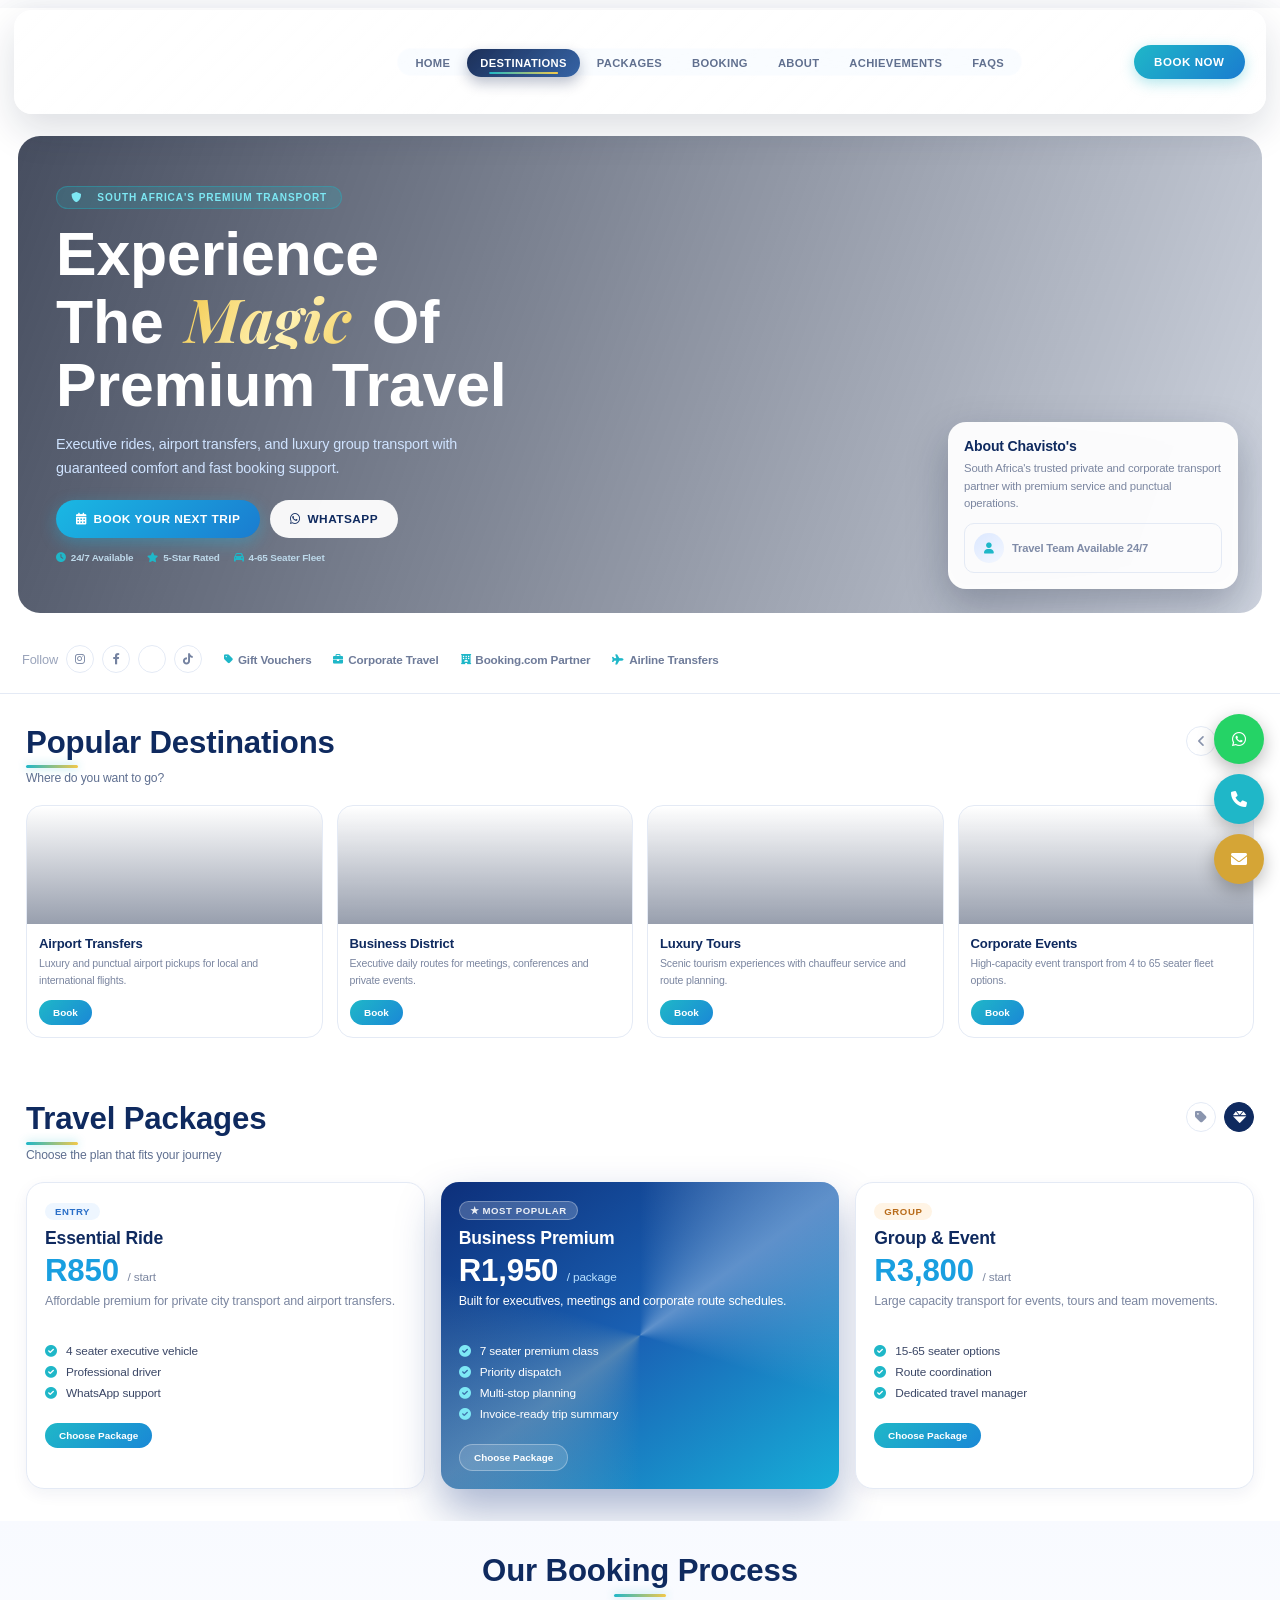
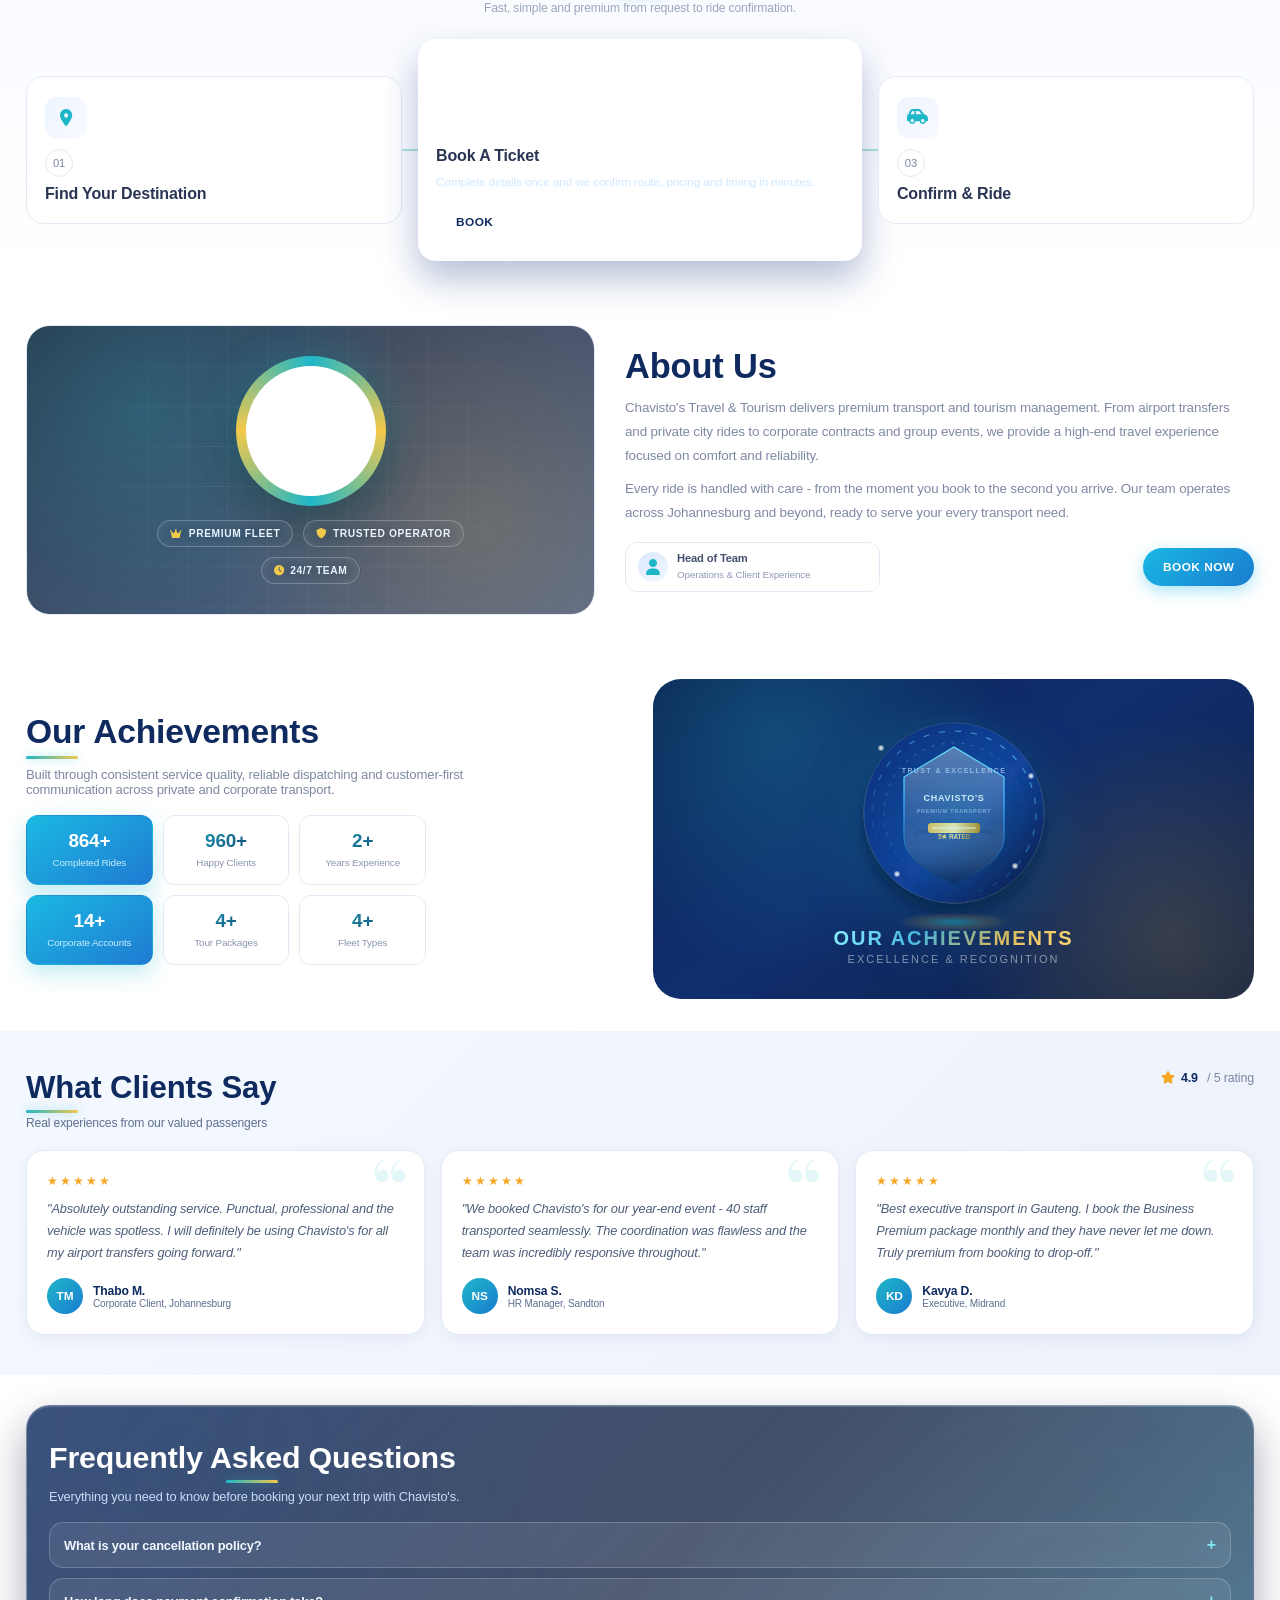
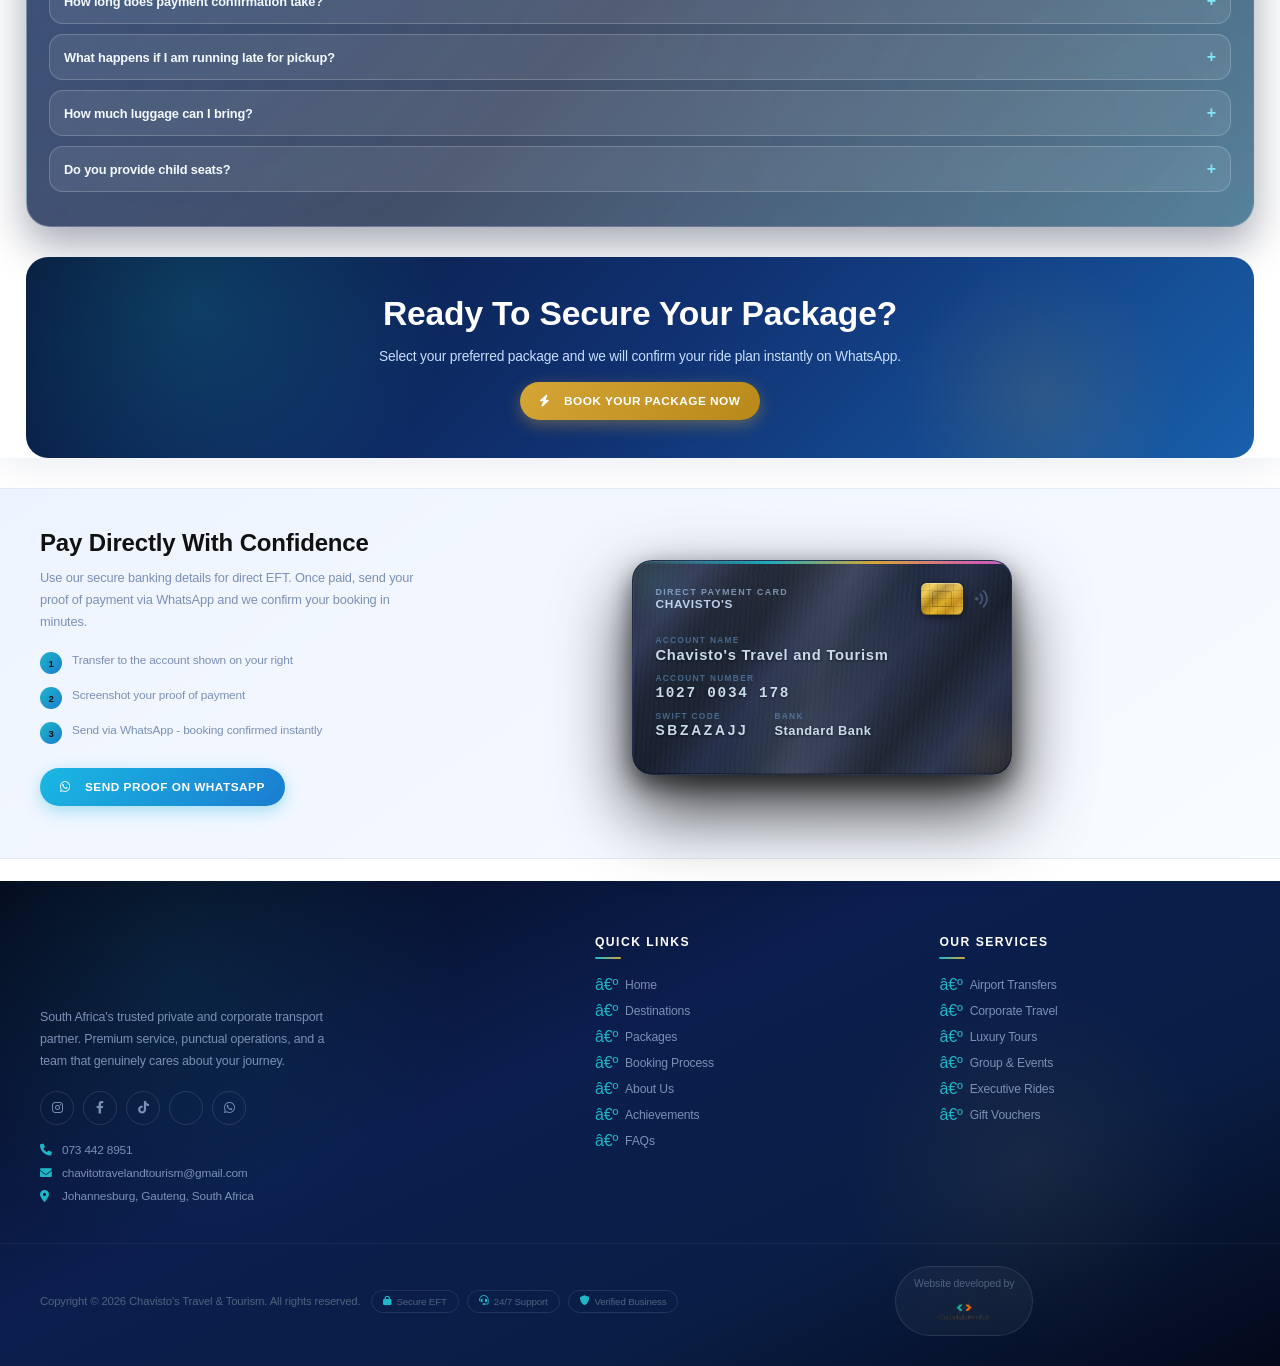
==== index.html @ acf113e7 "Add files via upload" ====
﻿<!DOCTYPE html>
<html lang="en">
<head>
  <meta charset="UTF-8">
  <meta name="viewport" content="width=device-width, initial-scale=1.0">
  <meta name="description" content="Chavisto's Travel and Tourism offers premium transport, airport transfers, executive rides, and group travel services across Johannesburg and Gauteng.">
  <meta property="og:title" content="Chavisto's Travel & Tourism">
  <meta property="og:description" content="Premium private and corporate transport with fast booking and 24/7 support.">
  <meta property="og:type" content="website">
  <meta property="og:image" content="https://chavistotravel.co.za/logo.png">
  <meta property="og:url" content="https://chavistotravel.co.za/">
  <meta name="theme-color" content="#0f2a5f">
  <title>Chavisto's Travel & Tourism</title>
  <link rel="icon" href="./favicon.ico">
  <link rel="preload" as="image" href="https://images.unsplash.com/photo-1464822759023-fed622ff2c3b?auto=format&fit=crop&w=1600&q=80">
  <link rel="preconnect" href="https://fonts.googleapis.com">
  <link rel="preconnect" href="https://fonts.gstatic.com" crossorigin>
  <link rel="preload" as="style" href="https://cdnjs.cloudflare.com/ajax/libs/font-awesome/6.0.0/css/all.min.css">
  <link href="https://fonts.googleapis.com/css2?family=Poppins:wght@400;500;600;700;800&family=Playfair+Display:ital,wght@0,700;0,800;1,700&display=swap" rel="stylesheet">
  <link rel="stylesheet" href="https://cdnjs.cloudflare.com/ajax/libs/font-awesome/6.0.0/css/all.min.css">
  <link rel="stylesheet" href="./style.css">
  <style>
    /* Render fallback in case external CSS fails to load */
    html, body { margin: 0; padding: 0; background: #fff; color: #111; }
    .shell, .panel { display: block !important; visibility: visible !important; opacity: 1 !important; }
  </style>
</head>
<body>
  <!-- Scroll progress -->
  <div class="scroll-progress" aria-hidden="true"><div class="bar" id="progressBar"></div></div>
  <!-- Cursor glow (desktop only) -->
  <div class="cursor-glow" id="cursorGlow" aria-hidden="true"></div>

  <div class="shell">
    <div class="panel">

      <!-- NAV -->
      <nav class="nav">
        <div class="brand">
          <div class="logo-mark"><img src="logo.png" alt="Chavisto's Travel and Tourism logo" fetchpriority="high" decoding="async" onerror="this.style.display='none'"></div>
        </div>
        <ul class="links" id="links">
          <li><a class="active" href="#home">Home</a></li>
          <li><a href="#destinations">Destinations</a></li>
          <li><a href="#packages">Packages</a></li>
          <li><a href="#booking-process">Booking</a></li>
          <li><a href="#about">About</a></li>
          <li><a href="#achievements">Achievements</a></li>
          <li><a href="#faqs">FAQs</a></li>
          <li class="menu-credit">
            <span>Website developed by</span>
            <a class="devlab-link" href="https://chabalaladevlab.co.za" target="_blank" rel="noopener noreferrer" aria-label="Visit ChabalalaDevLab website">
              <img class="devlab-logo" src="ChabalalaDevLab (1).png" alt="ChabalalaDevLab logo" loading="lazy" decoding="async">
            </a>
          </li>
        </ul>
        <button class="nav-btn book-trigger">Book Now</button>
        <button class="menu" id="menu" aria-label="Toggle navigation menu" aria-controls="links" aria-expanded="false"><i class="fas fa-bars"></i></button>
      </nav>

      <!-- HERO -->
      <section class="hero" id="home">
        <div class="hero-card" id="heroCard">
          <div class="hero-particles" aria-hidden="true">
            <span class="p-dot"></span><span class="p-dot"></span><span class="p-dot"></span>
            <span class="p-dot"></span><span class="p-dot"></span><span class="p-dot"></span>
            <span class="p-dot"></span><span class="p-dot"></span><span class="p-dot"></span>
            <span class="p-dot"></span>
          </div>
          <div class="hero-left">
            <span class="eyebrow"><i class="fas fa-shield-alt"></i>&nbsp; South Africa's Premium Transport</span>
            <h1>Experience<br>The <em>Magic</em> Of<br>Premium Travel</h1>
            <p>Executive rides, airport transfers, and luxury group transport with guaranteed comfort and fast booking support.</p>
            <div class="hero-actions">
              <button class="btn btn-blue book-trigger"><i class="fas fa-calendar-alt"></i> Book Your Next Trip</button>
              <a class="btn btn-white" href="https://wa.me/27734428951" target="_blank" rel="noopener noreferrer"><i class="fab fa-whatsapp"></i> WhatsApp</a>
            </div>
            <div class="trust-row">
              <span class="trust-item"><i class="fas fa-clock"></i> 24/7 Available</span>
              <span class="trust-item"><i class="fas fa-star"></i> 5-Star Rated</span>
              <span class="trust-item"><i class="fas fa-car"></i> 4-65 Seater Fleet</span>
            </div>
          </div>
          <div class="hero-right">
            <div class="mini-about">
              <h3>About Chavisto's</h3>
              <p>South Africa's trusted private and corporate transport partner with premium service and punctual operations.</p>
              <div class="mini-line">
                <div class="mini-dot"><i class="fas fa-user"></i></div>
                Travel Team Available 24/7
              </div>
            </div>
          </div>
        </div>
      </section>

      <!-- PARTNERS BAR -->
      <div class="partners">
        <div class="socials">
          <span>Follow</span>
          <a class="s" href="https://instagram.com" target="_blank" rel="noopener noreferrer" aria-label="Instagram"><i class="fab fa-instagram"></i></a>
          <a class="s" href="https://facebook.com" target="_blank" rel="noopener noreferrer" aria-label="Facebook"><i class="fab fa-facebook-f"></i></a>
          <a class="s" href="https://x.com" target="_blank" rel="noopener noreferrer" aria-label="X (Twitter)"><i class="fab fa-x-twitter"></i></a>
          <a class="s" href="https://tiktok.com" target="_blank" rel="noopener noreferrer" aria-label="TikTok"><i class="fab fa-tiktok"></i></a>
        </div>
        <span class="ptag"><i class="fas fa-tag"></i> Gift Vouchers</span>
        <span class="ptag"><i class="fas fa-briefcase"></i> Corporate Travel</span>
        <span class="ptag"><i class="fas fa-hotel"></i> Booking.com Partner</span>
        <span class="ptag"><i class="fas fa-plane"></i> Airline Transfers</span>
      </div>

      <!-- DESTINATIONS -->
      <section class="section" id="destinations">
        <div class="head">
          <div><h2>Popular Destinations</h2><p class="head-sub">Where do you want to go?</p></div>
          <div class="pager"><button><i class="fas fa-angle-left"></i></button><button><i class="fas fa-angle-right"></i></button></div>
        </div>
        <div class="dest-grid">
          <article class="dest">
            <div class="dest-img" style="background-image:url('https://images.unsplash.com/photo-1464822759023-fed622ff2c3b?auto=format&fit=crop&w=900&q=80')">
              <span class="dest-pill">Signature</span>
              <span class="dest-icon"><i class="fas fa-plane-departure"></i></span>
            </div>
            <div class="dest-body"><h3>Airport Transfers</h3><p>Luxury and punctual airport pickups for local and international flights.</p><button class="tiny-btn book-trigger">Book</button></div>
          </article>
          <article class="dest">
            <div class="dest-img" style="background-image:url('https://images.unsplash.com/photo-1516483638261-f4dbaf036963?auto=format&fit=crop&w=900&q=80')">
              <span class="dest-pill">Executive</span>
              <span class="dest-icon"><i class="fas fa-briefcase"></i></span>
            </div>
            <div class="dest-body"><h3>Business District</h3><p>Executive daily routes for meetings, conferences and private events.</p><button class="tiny-btn book-trigger">Book</button></div>
          </article>
          <article class="dest">
            <div class="dest-img" style="background-image:url('https://images.unsplash.com/photo-1476514525535-07fb3b4ae5f1?auto=format&fit=crop&w=900&q=80')">
              <span class="dest-pill">Premium</span>
              <span class="dest-icon"><i class="fas fa-map-marked-alt"></i></span>
            </div>
            <div class="dest-body"><h3>Luxury Tours</h3><p>Scenic tourism experiences with chauffeur service and route planning.</p><button class="tiny-btn book-trigger">Book</button></div>
          </article>
          <article class="dest">
            <div class="dest-img" style="background-image:url('https://images.unsplash.com/photo-1483683804023-6ccdb62f86ef?auto=format&fit=crop&w=900&q=80')">
              <span class="dest-pill">Group</span>
              <span class="dest-icon"><i class="fas fa-users"></i></span>
            </div>
            <div class="dest-body"><h3>Corporate Events</h3><p>High-capacity event transport from 4 to 65 seater fleet options.</p><button class="tiny-btn book-trigger">Book</button></div>
          </article>
        </div>
      </section>

      <!-- PACKAGES -->
      <section class="section" id="packages">
        <div class="head">
          <div><h2>Travel Packages</h2><p class="head-sub">Choose the plan that fits your journey</p></div>
          <div class="pager"><button><i class="fas fa-tag"></i></button><button><i class="fas fa-gem"></i></button></div>
        </div>
        <div class="pkg-grid">
          <article class="pkg">
            <span class="pkg-badge badge-entry">Entry</span>
            <h3>Essential Ride</h3>
            <div class="price">R850 <small>/ start</small></div>
            <p>Affordable premium for private city transport and airport transfers.</p>
            <ul>
              <li><i class="fas fa-check-circle"></i>4 seater executive vehicle</li>
              <li><i class="fas fa-check-circle"></i>Professional driver</li>
              <li><i class="fas fa-check-circle"></i>WhatsApp support</li>
            </ul>
            <button class="tiny-btn book-trigger">Choose Package</button>
          </article>
          <article class="pkg featured">
            <span class="pkg-badge badge-pro">★ Most Popular</span>
            <h3>Business Premium</h3>
            <div class="price">R1,950 <small>/ package</small></div>
            <p>Built for executives, meetings and corporate route schedules.</p>
            <ul>
              <li><i class="fas fa-check-circle"></i>7 seater premium class</li>
              <li><i class="fas fa-check-circle"></i>Priority dispatch</li>
              <li><i class="fas fa-check-circle"></i>Multi-stop planning</li>
              <li><i class="fas fa-check-circle"></i>Invoice-ready trip summary</li>
            </ul>
            <button class="tiny-btn book-trigger">Choose Package</button>
          </article>
          <article class="pkg">
            <span class="pkg-badge badge-group">Group</span>
            <h3>Group &amp; Event</h3>
            <div class="price">R3,800 <small>/ start</small></div>
            <p>Large capacity transport for events, tours and team movements.</p>
            <ul>
              <li><i class="fas fa-check-circle"></i>15-65 seater options</li>
              <li><i class="fas fa-check-circle"></i>Route coordination</li>
              <li><i class="fas fa-check-circle"></i>Dedicated travel manager</li>
            </ul>
            <button class="tiny-btn book-trigger">Choose Package</button>
          </article>
        </div>
      </section>

      <!-- BOOKING PROCESS -->
      <section class="section process" id="booking-process">
        <h2>Our Booking Process</h2>
        <p>Fast, simple and premium from request to ride confirmation.</p>
        <div class="p-grid">
          <article class="p-card">
            <div class="p-icon"><i class="fas fa-map-marker-alt"></i></div>
            <div class="idx">01</div>
            <strong>Find Your Destination</strong>
          </article>
          <article class="p-card p-hot">
            <div class="p-icon"><i class="fas fa-calendar-check"></i></div>
            <div class="idx">02</div>
            <strong>Book A Ticket</strong>
            <p>Complete details once and we confirm route, pricing and timing in minutes.</p>
            <button class="btn btn-white book-trigger">Book</button>
          </article>
          <article class="p-card">
            <div class="p-icon"><i class="fas fa-car-side"></i></div>
            <div class="idx">03</div>
            <strong>Confirm &amp; Ride</strong>
          </article>
        </div>
      </section>

      <!-- ABOUT -->
      <section class="section about" id="about">
        <div class="about-grid">
          <div class="about-img">
            <div class="about-visual-inner">
              <div class="about-logo-ring">
                <div class="about-logo-inner"></div>
              </div>
              <div class="about-floats">
                <span class="about-chip"><i class="fas fa-crown"></i> Premium Fleet</span>
                <span class="about-chip"><i class="fas fa-shield-alt"></i> Trusted Operator</span>
                <span class="about-chip"><i class="fas fa-clock"></i> 24/7 Team</span>
              </div>
            </div>
          </div>
          <div>
            <h2>About Us</h2>
            <p>Chavisto's Travel &amp; Tourism delivers premium transport and tourism management. From airport transfers and private city rides to corporate contracts and group events, we provide a high-end travel experience focused on comfort and reliability.</p>
            <p>Every ride is handled with care - from the moment you book to the second you arrive. Our team operates across Johannesburg and beyond, ready to serve your every transport need.</p>
            <div class="about-row">
              <div class="profile"><div class="mini-dot"><i class="fas fa-user"></i></div><div><b>Head of Team</b><small>Operations &amp; Client Experience</small></div></div>
              <button class="btn btn-blue book-trigger">Book Now</button>
            </div>
          </div>
        </div>
      </section>

      <!-- ACHIEVEMENTS -->
      <section class="section ach" id="achievements">
        <div class="ach-wrap">
          <div>
            <h2>Our Achievements</h2>
            <p>Built through consistent service quality, reliable dispatching and customer-first communication across private and corporate transport.</p>
            <div class="stats">
              <div class="stat hot"><strong class="counter" data-target="1800">0</strong><span>Completed Rides</span></div>
              <div class="stat"><strong class="counter" data-target="2000">0</strong><span>Happy Clients</span></div>
              <div class="stat"><strong class="counter" data-target="5">0</strong><span>Years Experience</span></div>
              <div class="stat hot"><strong class="counter" data-target="30">0</strong><span>Corporate Accounts</span></div>
              <div class="stat"><strong class="counter" data-target="10">0</strong><span>Tour Packages</span></div>
              <div class="stat"><strong class="counter" data-target="10">0</strong><span>Fleet Types</span></div>
            </div>
          </div>
          <div class="visual">
            <div class="ach-trophy-scene">
              <div class="ach-trophy-wrapper">
                <div class="ach-particles" aria-hidden="true">
                  <div class="ach-spark s1"></div>
                  <div class="ach-spark s2"></div>
                  <div class="ach-spark s3"></div>
                  <div class="ach-spark s4"></div>
                </div>
                <svg class="ach-trophy-svg" viewBox="0 0 200 200" xmlns="http://www.w3.org/2000/svg" aria-label="Premium service excellence award" role="img">
                  <defs>
                    <linearGradient id="achBgWash" x1="0" y1="0" x2="1" y2="1">
                      <stop offset="0" stop-color="#0b2b78"/>
                      <stop offset=".55" stop-color="#123f9a"/>
                      <stop offset="1" stop-color="#06163e"/>
                    </linearGradient>
                    <linearGradient id="achFrameGrad" x1="0" y1="0" x2="0" y2="1">
                      <stop offset="0" stop-color="#6fefff"/>
                      <stop offset=".45" stop-color="#3aa2ff"/>
                      <stop offset="1" stop-color="#0f2a5f"/>
                    </linearGradient>
                    <linearGradient id="achGlass" x1="0" y1="0" x2="0" y2="1">
                      <stop offset="0" stop-color="rgba(255,255,255,.34)"/>
                      <stop offset=".55" stop-color="rgba(255,255,255,.12)"/>
                      <stop offset="1" stop-color="rgba(6,20,50,.4)"/>
                    </linearGradient>
                    <linearGradient id="achGold" x1="0" y1="0" x2="1" y2="0">
                      <stop offset="0" stop-color="#e8c15a"/>
                      <stop offset=".5" stop-color="#fff0b0"/>
                      <stop offset="1" stop-color="#b8891a"/>
                    </linearGradient>
                    <filter id="achSoft" x="-30%" y="-30%" width="160%" height="160%">
                      <feDropShadow dx="0" dy="10" stdDeviation="7" flood-color="#021235" flood-opacity=".55"/>
                    </filter>
                  </defs>

                  <g filter="url(#achSoft)">
                    <circle cx="100" cy="100" r="90" fill="url(#achBgWash)" stroke="rgba(255,255,255,.1)" />
                    <circle cx="100" cy="100" r="82" fill="none" stroke="url(#achFrameGrad)" stroke-width="1.2" stroke-dasharray="6 10" opacity=".55">
                      <animateTransform attributeName="transform" type="rotate" from="0 100 100" to="360 100 100" dur="32s" repeatCount="indefinite"/>
                    </circle>
                    <circle cx="100" cy="100" r="70" fill="none" stroke="url(#achFrameGrad)" stroke-width="0.8" stroke-dasharray="3 7" opacity=".35">
                      <animateTransform attributeName="transform" type="rotate" from="360 100 100" to="0 100 100" dur="22s" repeatCount="indefinite"/>
                    </circle>

                    <g transform="translate(0 0)">
                      <path
                        d="M100 34 L150 64 L150 124 Q150 150 100 170 Q50 150 50 124 L50 64 Z"
                        fill="url(#achGlass)"
                        stroke="url(#achFrameGrad)"
                        stroke-width="1.4"
                        stroke-linejoin="round"
                        opacity=".98"
                      />
                    </g>

                    <g transform="translate(100 116)">
                      <path
                        d="M-32 0 H32 Q38 0 40 4 L40 8 Q32 2 0 2 Q-32 2 -40 8 L-40 4 Q-38 0 -32 0Z"
                        fill="rgba(0,0,0,.2)"
                        opacity=".35"
                      />
                      <rect x="-26" y="-6" width="52" height="10" rx="3" fill="url(#achGold)"/>
                      <rect x="-22" y="-2" width="44" height="2" rx="1" fill="rgba(255,255,255,.5)" />
                    </g>
                  </g>

                  <g>
                    <text x="100" y="60" text-anchor="middle" font-size="7" font-weight="800" letter-spacing="0.2em" fill="rgba(200,220,255,.7)">TRUST &amp; EXCELLENCE</text>
                    <text x="100" y="88" text-anchor="middle" font-size="9" font-weight="800" letter-spacing="0.08em" fill="#eaf6ff">CHAVISTO'S</text>
                    <text x="100" y="100" text-anchor="middle" font-size="5.5" font-weight="700" letter-spacing="0.14em" fill="rgba(200,220,255,.6)">PREMIUM TRANSPORT</text>
                    <text x="100" y="126" text-anchor="middle" font-size="6.5" font-weight="800" fill="url(#achGold)">5★ RATED</text>
                  </g>
                </svg>
                <div class="ach-glow-ring"></div>
              </div>
              <div class="ach-label-block">
                <div class="ach-label-title">Our Achievements</div>
                <div class="ach-label-sub">Excellence &amp; Recognition</div>
              </div>
            </div>
          </div>
        </div>
      </section>

      <!-- TESTIMONIALS -->
      <div class="testimonials">
        <div class="head">
          <div><h2>What Clients Say</h2><p class="head-sub">Real experiences from our valued passengers</p></div>
          <div style="display:flex;align-items:center;gap:6px;color:var(--muted);font-size:.78rem;">
            <i class="fas fa-star" style="color:#f5a623"></i>
            <strong style="color:var(--navy)">4.9</strong>&nbsp;/ 5 rating
          </div>
        </div>
        <div class="testi-grid">
          <div class="testi">
            <div class="testi-stars">★★★★★</div>
            <p>"Absolutely outstanding service. Punctual, professional and the vehicle was spotless. I will definitely be using Chavisto's for all my airport transfers going forward."</p>
            <div class="testi-author"><div class="testi-av">TM</div><div><div class="testi-name">Thabo M.</div><div class="testi-role">Corporate Client, Johannesburg</div></div></div>
          </div>
          <div class="testi">
            <div class="testi-stars">★★★★★</div>
            <p>"We booked Chavisto's for our year-end event - 40 staff transported seamlessly. The coordination was flawless and the team was incredibly responsive throughout."</p>
            <div class="testi-author"><div class="testi-av">NS</div><div><div class="testi-name">Nomsa S.</div><div class="testi-role">HR Manager, Sandton</div></div></div>
          </div>
          <div class="testi">
            <div class="testi-stars">★★★★★</div>
            <p>"Best executive transport in Gauteng. I book the Business Premium package monthly and they have never let me down. Truly premium from booking to drop-off."</p>
            <div class="testi-author"><div class="testi-av">KD</div><div><div class="testi-name">Kavya D.</div><div class="testi-role">Executive, Midrand</div></div></div>
          </div>
        </div>
      </div>

      <!-- FAQs -->
      <section class="faq-section" id="faqs">
        <div class="faq-head">
          <h2>Frequently Asked Questions</h2>
          <p>Everything you need to know before booking your next trip with Chavisto's.</p>
        </div>
        <div class="faq-grid">
          <details class="faq-item">
            <summary>What is your cancellation policy?</summary>
            <p>Bookings can be cancelled free of charge up to 12 hours before your scheduled pickup. Cancellations made within 12 hours may attract a fee based on route planning and vehicle allocation.</p>
          </details>
          <details class="faq-item">
            <summary>How long does payment confirmation take?</summary>
            <p>After EFT payment, send your proof of payment on WhatsApp and our team usually confirms within 5 to 15 minutes during active service hours.</p>
          </details>
          <details class="faq-item">
            <summary>What happens if I am running late for pickup?</summary>
            <p>Please notify us on WhatsApp or call as soon as possible. We allow a short grace period and will coordinate with your driver based on traffic and your updated pickup time.</p>
          </details>
          <details class="faq-item">
            <summary>How much luggage can I bring?</summary>
            <p>Luggage capacity depends on the vehicle selected and number of passengers. Share your luggage details when booking so we can assign the best vehicle for comfort and space.</p>
          </details>
          <details class="faq-item">
            <summary>Do you provide child seats?</summary>
            <p>Yes, child seats can be arranged on request. Please mention your child's age and seat type needed when submitting your booking details.</p>
          </details>
        </div>
      </section>

      <!-- CTA -->
      <section class="finish" style="margin-top:30px">
        <h2>Ready To Secure Your Package?</h2>
        <p>Select your preferred package and we will confirm your ride plan instantly on WhatsApp.</p>
        <button class="btn btn-gold book-trigger"><i class="fas fa-bolt"></i>&nbsp; Book Your Package Now</button>
      </section>

    </div><!-- /panel -->
  </div><!-- /shell -->

  <!-- REDESIGNED FOOTER -->
  <section class="footer-payment payment-section" id="payment-details">
    <div class="pay-copy">
      <h3>Pay Directly With Confidence</h3>
      <p>Use our secure banking details for direct EFT. Once paid, send your proof of payment via WhatsApp and we confirm your booking in minutes.</p>
      <div class="pay-steps">
        <div class="pay-step"><div class="pay-num">1</div><span>Transfer to the account shown on your right</span></div>
        <div class="pay-step"><div class="pay-num">2</div><span>Screenshot your proof of payment</span></div>
        <div class="pay-step"><div class="pay-num">3</div><span>Send via WhatsApp - booking confirmed instantly</span></div>
      </div>
      <a class="btn btn-blue" href="https://wa.me/27734428951" target="_blank" rel="noopener noreferrer" style="display:inline-flex;text-decoration:none;margin-top:4px"><i class="fab fa-whatsapp"></i>&nbsp; Send Proof on WhatsApp</a>
    </div>

    <!-- METALLIC CARD -->
    <div class="card-wrap">
      <div class="bank-card" id="bankCard">
        <div class="card-holo"></div>
        <div class="cglow tl"></div>
        <div class="cglow br"></div>
        <div class="card-inner">
          <div class="card-top">
            <div class="card-brand-name">
              <span>Direct Payment Card</span>
              <strong>Chavisto's</strong>
            </div>
            <div style="display:flex;gap:9px;align-items:center">
              <div class="chip"></div>
              <span class="card-nfc"><i class="fas fa-wifi" style="transform:rotate(90deg)"></i></span>
            </div>
          </div>
          <div class="card-fields">
            <div>
              <div class="cfl">Account Name</div>
              <div class="cfv">Chavisto's Travel and Tourism</div>
            </div>
            <div>
              <div class="cfl">Account Number</div>
              <div class="cfv mono">1027&nbsp;0034&nbsp;178</div>
            </div>
            <div class="card-bottom-row">
              <div>
                <div class="cfl">Swift Code</div>
                <div class="cfv swift">SBZAZAJJ</div>
              </div>
              <div>
                <div class="cfl">Bank</div>
                <div class="cfv" style="font-size:.8rem;letter-spacing:.04em">Standard Bank</div>
              </div>
            </div>
          </div>
        </div>
      </div>
    </div>
  </section>

  <footer class="site-footer">

    <!-- 3-column info grid -->
    <div class="footer-main">
      <div class="footer-brand">
        <div class="flogo"><img src="logo.png" alt="Chavisto's Travel and Tourism logo" loading="lazy" decoding="async" onerror="this.style.display='none'"></div>
        <p>South Africa's trusted private and corporate transport partner. Premium service, punctual operations, and a team that genuinely cares about your journey.</p>
        <div class="footer-socials">
          <a class="fsoc" href="https://instagram.com" target="_blank" rel="noopener noreferrer" aria-label="Instagram"><i class="fab fa-instagram"></i></a>
          <a class="fsoc" href="https://facebook.com" target="_blank" rel="noopener noreferrer" aria-label="Facebook"><i class="fab fa-facebook-f"></i></a>
          <a class="fsoc" href="https://tiktok.com" target="_blank" rel="noopener noreferrer" aria-label="TikTok"><i class="fab fa-tiktok"></i></a>
          <a class="fsoc" href="https://x.com" target="_blank" rel="noopener noreferrer" aria-label="X (Twitter)"><i class="fab fa-x-twitter"></i></a>
          <a class="fsoc" href="https://wa.me/27734428951"><i class="fab fa-whatsapp"></i></a>
        </div>
        <div class="fcontact">
          <div class="fcitem"><i class="fas fa-phone"></i><a href="tel:+27734428951">073 442 8951</a></div>
          <div class="fcitem"><i class="fas fa-envelope"></i><a href="mailto:chavitotravelandtourism@gmail.com">chavitotravelandtourism@gmail.com</a></div>
          <div class="fcitem"><i class="fas fa-map-marker-alt"></i><span>Johannesburg, Gauteng, South Africa</span></div>
        </div>
      </div>

      <div class="footer-col">
        <h4>Quick Links</h4>
        <ul>
          <li><a href="#home">Home</a></li>
          <li><a href="#destinations">Destinations</a></li>
          <li><a href="#packages">Packages</a></li>
          <li><a href="#booking-process">Booking Process</a></li>
          <li><a href="#about">About Us</a></li>
          <li><a href="#achievements">Achievements</a></li>
          <li><a href="#faqs">FAQs</a></li>
        </ul>
      </div>

      <div class="footer-col">
        <h4>Our Services</h4>
        <ul>
          <li><a href="#booking-process" class="book-trigger">Airport Transfers</a></li>
          <li><a href="#booking-process" class="book-trigger">Corporate Travel</a></li>
          <li><a href="#booking-process" class="book-trigger">Luxury Tours</a></li>
          <li><a href="#booking-process" class="book-trigger">Group &amp; Events</a></li>
          <li><a href="#booking-process" class="book-trigger">Executive Rides</a></li>
          <li><a href="#booking-process" class="book-trigger">Gift Vouchers</a></li>
        </ul>
      </div>
    </div>

    <!-- Bottom bar -->
    <div class="footer-bottom">
      <p>Copyright &copy; <span id="year"></span> Chavisto's Travel &amp; Tourism. All rights reserved.</p>
      <div class="foot-badges">
        <span class="foot-badge"><i class="fas fa-lock"></i> Secure EFT</span>
        <span class="foot-badge"><i class="fas fa-headset"></i> 24/7 Support</span>
        <span class="foot-badge"><i class="fas fa-shield-alt"></i> Verified Business</span>
      </div>
      <span class="credit-pill">
        <span>Website developed by</span>
        <a class="devlab-link" href="https://chabalaladevlab.co.za" target="_blank" rel="noopener noreferrer" aria-label="Visit ChabalalaDevLab website">
          <img class="devlab-logo" src="ChabalalaDevLab (1).png" alt="ChabalalaDevLab logo" loading="lazy" decoding="async">
        </a>
      </span>
    </div>
  </footer>

  <!-- FLOAT BUTTONS -->
  <div class="float">
    <a class="wa" href="https://wa.me/27734428951" target="_blank" rel="noopener noreferrer"><i class="fab fa-whatsapp"></i></a>
    <a class="ph" href="tel:+27734428951"><i class="fas fa-phone"></i></a>
    <a class="em" href="mailto:chavitotravelandtourism@gmail.com"><i class="fas fa-envelope"></i></a>
  </div>

  <!-- BACK TO TOP -->
  <button class="to-top" id="toTop" aria-label="Back to top"><i class="fas fa-arrow-up"></i></button>

  <!-- MODAL -->
  <div class="modal" id="modal">
    <div class="m-card">
      <div class="m-head">
        <h3>Book Premium Transport</h3>
        <button class="x" id="close" type="button" aria-label="Close booking form"><i class="fas fa-times"></i></button>
      </div>
      <form class="form" id="bookingForm">
        <div class="form-message" id="formMessage" role="status" aria-live="polite"></div>
        <input type="text" name="name" placeholder="Full Name *" required>
        <input type="tel" name="phone" placeholder="Phone Number *" required>
        <input type="email" name="email" placeholder="Email Address *" required>
        <select name="service" required>
          <option value="">Service Type *</option>
          <option>Airport Transfer</option>
          <option>Private Ride</option>
          <option>Corporate Transport</option>
          <option>Group Shuttle</option>
          <option>Tour Package</option>
        </select>
        <input type="text" name="pickup" placeholder="Pickup Location *" list="locationSuggestions" autocomplete="street-address" required>
        <input type="text" name="dropoff" placeholder="Drop-off Location *" list="locationSuggestions" autocomplete="street-address" required>
        <input type="date" name="date" id="travelDate" required>
        <input type="time" name="time" required>
        <select name="passengers" class="full" required>
          <option value="">Passengers *</option>
          <option>1-2</option><option>3-4</option><option>5-7</option><option>8-15</option><option>16+</option>
        </select>
        <textarea class="full" name="notes" placeholder="Special requests, luggage details, flight number, etc."></textarea>
        <button class="full" type="submit"><i class="fab fa-whatsapp"></i>&nbsp; Continue on WhatsApp</button>
      </form>
      <datalist id="locationSuggestions"></datalist>
    </div>
  </div>

  <script src="./script.js"></script>
</body>
</html>
---- style.css ----
﻿    :root {
      --primary: #1fb7c8;
      --primary-dark: #1599a8;
      --navy: #0f2a5f;
      --navy-deep: #06101f;
      --gold: #d5a536;
      --gold-light: #f2c84a;
      --bg: #f2f6fc;
      --white: #fff;
      --muted: #7b86a0;
      --line: #e4eaf5;
      --shadow: 0 8px 24px rgba(15,42,95,.11);
      --font-apple: -apple-system, BlinkMacSystemFont, "SF Pro Text", "SF Pro Display", "Segoe UI", Roboto, "Helvetica Neue", Arial, sans-serif;
      --font-display: "Playfair Display", Georgia, "Times New Roman", serif;
      --ease-spring: cubic-bezier(.34,1.56,.64,1);
      --ease-smooth: cubic-bezier(.23,1,.32,1);
    }
    * { box-sizing: border-box; margin: 0; padding: 0; }
    html { scroll-behavior: smooth; scroll-padding-top: 110px; }
    body { font-family: var(--font-apple); background: var(--bg); color: #1e2945; overflow-x: hidden; letter-spacing: -0.01em; }
    a { text-decoration: none; color: inherit; }
    section[id] { scroll-margin-top: 110px; }
    :focus-visible {
      outline: 3px solid rgba(31,183,200,.7);
      outline-offset: 2px;
    }
    a:focus-visible, button:focus-visible, input:focus-visible, select:focus-visible, textarea:focus-visible {
      box-shadow: 0 0 0 3px rgba(31,183,200,.2);
      border-radius: 10px;
    }

    .shell { width:100%; margin:0; padding:0; }
    .panel { width:100%; background:var(--white); overflow:visible; box-shadow:0 2px 40px rgba(15,42,95,.1); }

    /* NAV */
    .nav {
      display:flex; justify-content:space-between; align-items:center; gap:14px;
      padding:12px 20px;
      position:-webkit-sticky; position:sticky; top:10px; z-index:1200;
      margin:8px 14px 10px;
      border:1px solid rgba(255,255,255,.45);
      border-radius:18px;
      background:linear-gradient(135deg,rgba(255,255,255,.72),rgba(255,255,255,.5));
      backdrop-filter:blur(18px) saturate(160%);
      -webkit-backdrop-filter:blur(18px) saturate(160%);
      box-shadow:0 16px 38px rgba(12,25,55,.14), inset 0 1px 0 rgba(255,255,255,.55);
    }
    .brand { display:flex; align-items:center; gap:10px; color:var(--navy); white-space:nowrap; }
    .logo-mark {
      width:250px;
      height:78px;
      flex-shrink:0;
      overflow:hidden;
      display:flex;
      align-items:center;
    }
    .logo-mark img {
      width: 100%;
      height: 100%;
      object-fit: contain;
      transform: scale(1.75);
      transform-origin: center;
    }
    .links {
      list-style:none; display:flex; gap:4px;
      border:1px solid rgba(255,255,255,.4);
      border-radius:999px; padding:4px;
      background:rgba(245,250,255,.55);
      backdrop-filter:blur(10px);
    }
    .links a {
      padding:8px 13px; font-size:.7rem; text-transform:uppercase; border-radius:999px; color:#61708f;
      font-weight:700; letter-spacing:.03em; transition:all .28s ease;
    }
    .links a.active,.links a:hover {
      background:linear-gradient(135deg,rgba(9,30,74,.92),rgba(22,75,151,.86));
      color:#fff;
      box-shadow:0 6px 14px rgba(9,30,74,.28);
    }
    .nav-btn {
      border:0; border-radius:999px; padding:11px 20px;
      background:linear-gradient(135deg,var(--primary),#1a7cd0); color:#fff;
      font-size:.72rem; font-weight:700; text-transform:uppercase; cursor:pointer;
      letter-spacing:.05em; box-shadow:0 4px 14px rgba(31,183,200,.35);
      transition:transform .2s,box-shadow .2s;
    }
    .nav-btn:hover { transform:translateY(-1px); box-shadow:0 6px 20px rgba(31,183,200,.45); }
    .menu {
      display:none; border:1px solid rgba(255,255,255,.45);
      background:rgba(245,250,255,.62);
      width:42px; height:42px; border-radius:50%;
      font-size:1.02rem; color:var(--navy); cursor:pointer;
      align-items:center; justify-content:center;
      backdrop-filter:blur(10px);
      transition:all .3s ease;
    }
    .menu:hover { background:rgba(255,255,255,.84); transform:translateY(-1px); }
    .menu i { transition:transform .32s ease, color .32s ease; }
    .menu.open i { transform:rotate(90deg) scale(1.06); color:#1a7cd0; }
    .menu-credit { display:none; }

    /* HERO */
    .hero { padding:14px 18px 22px; }
    .hero-card {
      min-height:390px; border-radius:22px; overflow:hidden;
      display:grid; grid-template-columns:1.1fr .9fr;
      background:linear-gradient(110deg,rgba(6,16,40,.74),rgba(15,42,95,.2)),
        url("https://images.unsplash.com/photo-1464822759023-fed622ff2c3b?auto=format&fit=crop&w=1600&q=80") center/cover;
      position:relative;
    }
    .hero-card::after {
      content:""; position:absolute;
      width:3px; height:100%; top:0; left:-5%;
      background:linear-gradient(to bottom,transparent,rgba(31,183,200,.6),transparent);
      animation:scan 6s ease-in-out infinite;
      pointer-events:none;
    }
    @keyframes scan { 0%{left:-5%;opacity:0} 10%{opacity:1} 90%{opacity:1} 100%{left:108%;opacity:0} }
    .hero-left {
      color:#fff; padding:50px 38px;
      display:flex; flex-direction:column; justify-content:center; gap:14px;
      position:relative; z-index:1;
    }
    .eyebrow {
      display:inline-flex; align-items:center; gap:8px;
      background:rgba(31,183,200,.18); border:1px solid rgba(31,183,200,.38);
      border-radius:999px; padding:5px 14px; width:fit-content;
      font-size:.63rem; font-weight:700; letter-spacing:.09em; text-transform:uppercase; color:#7de8f4;
      animation:glow 3.5s ease-in-out infinite;
    }
    @keyframes glow { 0%,100%{box-shadow:0 0 0 0 rgba(31,183,200,0)} 50%{box-shadow:0 0 0 7px rgba(31,183,200,.1)} }
    .hero-left h1 {
      font-family: var(--font-apple);
      font-size:clamp(2.1rem,5vw,3.8rem); line-height:1.04; font-weight:800;
    }
    .hero-left h1 em { font-style:normal; color:var(--gold-light); }
    .hero-left p { max-width:440px; color:#cfe3ff; font-size:.9rem; line-height:1.68; }
    .hero-actions { display:flex; gap:10px; margin-top:6px; flex-wrap:wrap; }
    .btn {
      border:0; border-radius:999px; padding:12px 20px;
      font-size:.74rem; font-weight:700; text-transform:uppercase; cursor:pointer;
      display:inline-flex; align-items:center; gap:7px; letter-spacing:.04em; transition:all .22s;
    }
    .btn-blue { background:linear-gradient(135deg,#1ab8e3,#1a7cd0); color:#fff; box-shadow:0 5px 16px rgba(26,184,227,.36); }
    .btn-blue:hover { transform:translateY(-2px); box-shadow:0 8px 22px rgba(26,184,227,.48); }
    .btn-white { background:rgba(255,255,255,.95); color:var(--navy); }
    .btn-white:hover { background:#fff; transform:translateY(-2px); }
    .btn-gold { background:linear-gradient(135deg,var(--gold),#b8891a); color:#fff; box-shadow:0 5px 16px rgba(213,165,54,.38); }
    .btn-gold:hover { transform:translateY(-2px); box-shadow:0 8px 22px rgba(213,165,54,.5); }
    .trust-row { display:flex; gap:14px; flex-wrap:wrap; }
    .trust-item { display:flex; align-items:center; gap:5px; font-size:.62rem; color:#bdd9ea; font-weight:600; }
    .trust-item i { color:var(--primary); }
    .hero-right { display:flex; justify-content:flex-end; align-items:flex-end; padding:24px; position:relative; z-index:1; }
    .mini-about {
      width:290px; background:rgba(255,255,255,.97); border-radius:18px; padding:16px;
      box-shadow:0 16px 42px rgba(9,23,52,.28); backdrop-filter:blur(12px);
    }
    .mini-about h3 { color:var(--navy); font-size:.88rem; margin-bottom:6px; font-weight:800; }
    .mini-about p { color:var(--muted); font-size:.71rem; line-height:1.55; margin-bottom:10px; }
    .mini-line { border:1px solid var(--line); border-radius:10px; padding:9px; display:flex; gap:8px; align-items:center; font-size:.7rem; color:#7f8ba7; font-weight:600; }
    .mini-dot { width:30px; height:30px; border-radius:50%; background:linear-gradient(145deg,#dce8ff,#f3f7ff); color:var(--primary); display:grid; place-items:center; flex-shrink:0; }

    /* PARTNERS */
    .partners {
      display:flex; gap:22px; flex-wrap:wrap; align-items:center;
      padding:10px 22px 20px; border-bottom:1px solid var(--line); color:#9aa4bb; font-size:.8rem;
    }
    .socials { display:flex; gap:8px; align-items:center; }
    .s { width:28px; height:28px; border-radius:50%; border:1px solid var(--line); display:grid; place-items:center; color:#7482a0; font-size:.7rem; transition:all .2s; cursor:pointer; }
    .s:hover { border-color:var(--primary); color:var(--primary); background:#f0fbfc; }
    .ptag { display:flex; align-items:center; gap:5px; font-size:.73rem; color:#6e7b99; font-weight:600; }
    .ptag i { color:var(--primary); font-size:.64rem; }

    /* SECTIONS */
    .section { padding:32px 26px; }
    .head { display:flex; justify-content:space-between; align-items:flex-start; margin-bottom:20px; }
    .head h2 { font-size:1.95rem; color:var(--navy); line-height:1.1; font-weight:800; }
    .head-sub { font-size:.76rem; color:#5f6f90; margin-top:3px; }
    .pager { display:flex; gap:8px; flex-shrink:0; }
    .pager button { width:30px; height:30px; border-radius:50%; border:1px solid var(--line); background:#fff; color:#8a95ae; cursor:pointer; transition:all .2s; }
    .pager button:last-child { background:var(--navy); color:#fff; border-color:var(--navy); }

    /* DESTINATIONS */
    .dest-grid { display:grid; grid-template-columns:repeat(4,minmax(0,1fr)); gap:14px; }
    .dest { border:1px solid var(--line); border-radius:16px; overflow:hidden; background:#fff; transition:transform .3s,box-shadow .3s; }
    .dest:hover { transform:translateY(-4px); box-shadow:0 16px 32px rgba(15,42,95,.12); }
    .dest-img { height:118px; background-size:cover; background-position:center; position:relative; overflow:hidden; }
    .dest-img::after { content:""; position:absolute; inset:0; background:linear-gradient(to top,rgba(9,26,61,.42),transparent); }
    .dest-body { padding:12px; }
    .dest h3 { font-size:.82rem; color:var(--navy); margin-bottom:4px; font-weight:700; }
    .dest p { color:var(--muted); font-size:.66rem; line-height:1.55; min-height:36px; }
    .tiny-btn { margin-top:9px; border:0; border-radius:999px; background:linear-gradient(135deg,var(--primary),#1a88d6); color:#fff; font-size:.62rem; font-weight:700; padding:7px 14px; cursor:pointer; transition:all .2s; }
    .tiny-btn:hover { transform:translateY(-1px); box-shadow:0 4px 12px rgba(31,183,200,.3); }

    /* PACKAGES */
    .pkg-grid { display:grid; grid-template-columns:repeat(3,minmax(0,1fr)); gap:16px; }
    .pkg { border:1px solid var(--line); border-radius:18px; background:#fff; padding:18px; box-shadow:0 5px 16px rgba(15,42,95,.06); transition:transform .3s,box-shadow .3s; }
    .pkg:hover { transform:translateY(-3px); box-shadow:0 14px 30px rgba(15,42,95,.12); }
    .pkg-badge { display:inline-block; font-size:.6rem; font-weight:700; letter-spacing:.06em; text-transform:uppercase; border-radius:999px; padding:3px 10px; margin-bottom:8px; }
    .badge-entry { background:#eef6ff; color:#2a6fc8; }
    .badge-pro { background:rgba(255,255,255,.2); color:rgba(255,255,255,.9); border:1px solid rgba(255,255,255,.3); }
    .badge-group { background:#fff4e5; color:#b86b1a; }
    .pkg h3 { color:var(--navy); font-size:1.1rem; margin-bottom:6px; font-weight:700; }
    .pkg .price { font-size:1.95rem; font-weight:800; color:#199fe0; line-height:1; margin-bottom:8px; }
    .pkg .price small { font-size:.74rem; color:var(--muted); font-weight:500; }
    .pkg > p { color:var(--muted); font-size:.78rem; margin-bottom:12px; min-height:38px; }
    .pkg ul { list-style:none; display:grid; gap:7px; margin-bottom:14px; }
    .pkg li { font-size:.74rem; color:#3b4766; display:flex; align-items:center; gap:7px; }
    .pkg li i { color:var(--primary); width:14px; flex-shrink:0; }
    .pkg.featured {
      background:linear-gradient(145deg,#0d2f7a,#1a62b5,#17aed8);
      border:0; transform:translateY(-7px);
      box-shadow:0 22px 44px rgba(13,47,122,.35);
    }
    .pkg.featured:hover { transform:translateY(-11px); box-shadow:0 28px 54px rgba(13,47,122,.44); }
    .pkg.featured h3,.pkg.featured .price,.pkg.featured > p,.pkg.featured li { color:#fff; }
    .pkg.featured .price small { color:#b8e0ff; }
    .pkg.featured li i { color:#7ee8f5; }
    .pkg.featured .tiny-btn { background:rgba(255,255,255,.14); border:1px solid rgba(255,255,255,.3); color:#fff; }
    .pkg.featured .tiny-btn:hover { background:rgba(255,255,255,.24); }

    /* BOOKING PROCESS */
    .process { text-align:center; background:linear-gradient(180deg,#f8faff,#fff); }
    .process h2 { color:var(--navy); font-size:1.95rem; margin-bottom:4px; font-weight:800; }
    .process > p { color:#9ca6bc; font-size:.76rem; margin-bottom:24px; }
    .p-grid { display:grid; grid-template-columns:1fr 1.18fr 1fr; gap:16px; align-items:center; }
    .p-card { border:1px solid var(--line); border-radius:18px; min-height:130px; background:#f6f9ff; text-align:left; padding:20px 18px; transition:transform .25s,box-shadow .25s; }
    .p-card:hover { transform:translateY(-3px); box-shadow:var(--shadow); }
    .p-card strong { display:block; margin-top:8px; color:#2a3554; font-size:1rem; font-weight:700; }
    .p-hot { border:0; min-height:180px; background:linear-gradient(145deg,#0d2f7a,#1a62b5,#17aed8); color:#fff; box-shadow:0 18px 36px rgba(13,47,122,.3); }
    .p-hot p { color:#cfe8ff; font-size:.74rem; margin:10px 0 14px; }
    .idx { width:28px; height:28px; border-radius:50%; border:1px solid rgba(255,255,255,.4); display:grid; place-items:center; font-size:.7rem; }
    .p-card:not(.p-hot) .idx { border-color:var(--line); color:var(--muted); }

    /* ABOUT */
    .about-grid { display:grid; grid-template-columns:.95fr 1.05fr; gap:30px; align-items:center; }
    .about-img {
      min-height:290px; border-radius:24px; overflow:hidden; position:relative;
      background:
        #fff url("logo.png") center/125% no-repeat;
      border: 1px solid var(--line);
    }
    .about h2 { font-size:2.15rem; color:var(--navy); font-weight:800; }
    .about p { margin-top:10px; color:#7f89a3; font-size:.84rem; line-height:1.76; }
    .about-row { margin-top:18px; display:flex; align-items:center; gap:12px; justify-content:space-between; }
    .profile { border:1px solid var(--line); border-radius:12px; padding:9px 12px; display:flex; align-items:center; gap:9px; flex:1; max-width:255px; }
    .profile b { font-size:.7rem; color:#445070; display:block; }
    .profile small { font-size:.62rem; color:#8f9ab4; }

    /* ACHIEVEMENTS */
    .ach-wrap { display:grid; grid-template-columns:1fr 1fr; gap:26px; align-items:center; }
    .ach h2 { font-size:2.1rem; color:var(--navy); margin-bottom:8px; font-weight:800; }
    .ach p { color:#7e88a1; font-size:.82rem; margin-bottom:18px; max-width:450px; }
    .stats { display:grid; grid-template-columns:repeat(3,1fr); gap:10px; max-width:400px; }
    .stat { border:1px solid var(--line); border-radius:12px; padding:14px 10px; background:#fff; text-align:center; transition:transform .25s,box-shadow .25s; }
    .stat:hover { transform:translateY(-2px); box-shadow:var(--shadow); }
    .stat.hot { border-color:transparent; background:linear-gradient(145deg,#1bb9e2,#1f7bd2); color:#fff; box-shadow:0 8px 22px rgba(31,183,200,.28); }
    .stat strong { display:block; font-size:1.18rem; font-weight:800; }
    .stat span { font-size:.62rem; color:#8a95ae; }
    .stat.hot span { color:#c8eeff; }
    .visual {
      min-height: 320px;
      border-radius: 28px;
      position: relative;
      overflow: hidden;
      padding: 20px 14px;
      display: flex;
      align-items: center;
      justify-content: center;
      background:
        radial-gradient(circle at 20% 18%, rgba(31,183,200,.26), transparent 42%),
        radial-gradient(circle at 86% 80%, rgba(213,165,54,.2), transparent 38%),
        linear-gradient(145deg, #0b1f4f 0%, #102f6f 45%, #0f2045 100%);
    }
    .ach-trophy-scene {
      display: flex;
      flex-direction: column;
      align-items: center;
      justify-content: center;
      width: 100%;
    }
    .ach-trophy-wrapper {
      position: relative;
      width: 200px;
      height: 200px;
      animation: achFloat 3.5s ease-in-out infinite;
      filter: drop-shadow(0 18px 30px rgba(13,43,92,.4)) drop-shadow(0 10px 24px rgba(31,183,200,.2));
    }
    .ach-trophy-wrapper::before {
      content: "";
      position: absolute;
      inset: -18px;
      background: radial-gradient(circle, rgba(31,183,200,.2) 0%, rgba(9,32,80,.0) 62%);
      filter: blur(0);
      z-index: 0;
      pointer-events: none;
    }
    .ach-trophy-wrapper .ach-particles { z-index: 1; }
    .ach-trophy-wrapper .ach-trophy-svg { z-index: 3; }
    .ach-trophy-wrapper .ach-glow-ring { z-index: 2; }
    .ach-trophy-svg {
      width: 100%;
      height: 100%;
      overflow: visible;
    }
    .ach-particles { z-index: 1; }
    .ach-glow-ring {
      position: absolute;
      bottom: -18px;
      left: 50%;
      transform: translateX(-50%);
      width: 104px;
      height: 18px;
      background: radial-gradient(ellipse, rgba(31,183,200,.5) 0%, rgba(213,165,54,.18) 45%, transparent 78%);
      animation: achGlowPulse 3.5s ease-in-out infinite;
    }
    .ach-particles {
      position: absolute;
      inset: 0;
      pointer-events: none;
    }
    .ach-spark {
      position: absolute;
      width: 6px;
      height: 6px;
      border-radius: 50%;
      background: radial-gradient(circle, #fff, rgba(31,183,200,.0));
      animation: achSpark 3.2s ease-in-out infinite;
    }
    .ach-spark.s1 { top: 16%; left: 12%; }
    .ach-spark.s2 { top: 30%; right: 10%; animation-delay: .6s; }
    .ach-spark.s3 { bottom: 22%; right: 18%; animation-delay: 1.1s; }
    .ach-spark.s4 { bottom: 18%; left: 20%; animation-delay: 1.6s; }
    .ach-label-block {
      text-align: center;
      margin-top: 14px;
    }
    .ach-label-title {
      font-size: 20px;
      font-weight: 700;
      letter-spacing: 2px;
      text-transform: uppercase;
      background: linear-gradient(135deg, #8defff 0%, #53c9f1 35%, #f0c85d 68%, #ffd975 100%);
      -webkit-background-clip: text;
      -webkit-text-fill-color: transparent;
      background-clip: text;
    }
    .ach-label-sub {
      font-size: 11px;
      color: rgba(255,255,255,.5);
      letter-spacing: 2px;
      margin-top: 3px;
      text-transform: uppercase;
    }
    @keyframes achFloat {
      0%, 100% { transform: translateY(0); }
      50% { transform: translateY(-10px); }
    }
    @keyframes achGlowPulse {
      0%, 100% { opacity: .6; transform: translateX(-50%) scaleX(.85); }
      50% { opacity: 1; transform: translateX(-50%) scaleX(1.1); }
    }
    @keyframes achSpark {
      0%, 100% { opacity: .25; transform: scale(.6); }
      50% { opacity: 1; transform: scale(1.15); }
    }

    /* TESTIMONIALS */
    .testimonials { background:linear-gradient(135deg,#f4f8ff,#edf2fb); padding:40px 26px; }
    .testi-grid { display:grid; grid-template-columns:repeat(3,1fr); gap:16px; }
    .testi { background:#fff; border-radius:18px; padding:20px; box-shadow:0 4px 16px rgba(15,42,95,.06); border:1px solid var(--line); transition:transform .3s,box-shadow .3s; }
    .testi:hover { transform:translateY(-4px); box-shadow:0 14px 32px rgba(15,42,95,.11); }
    .testi-stars { color:#f5a623; font-size:.74rem; margin-bottom:10px; letter-spacing:2px; }
    .testi p { color:#4e5e7a; font-size:.8rem; line-height:1.72; font-style:italic; margin-bottom:14px; }
    .testi-author { display:flex; align-items:center; gap:10px; }
    .testi-av { width:36px; height:36px; border-radius:50%; background:linear-gradient(135deg,var(--primary),#1a7cd0); color:#fff; font-size:.74rem; font-weight:700; display:grid; place-items:center; flex-shrink:0; }
    .testi-name { font-size:.76rem; color:var(--navy); font-weight:700; }
    .testi-role { font-size:.63rem; color:#5f6f90; }

    /* FAQ */
    .faq-section {
      margin:30px 26px 0;
      padding:34px 22px;
      border-radius:24px;
      border:1px solid rgba(255,255,255,.24);
      background:
        linear-gradient(135deg, rgba(21,45,96,.82) 0%, rgba(8,24,58,.76) 48%, rgba(15,79,120,.7) 100%),
        radial-gradient(circle at 12% 10%, rgba(102,216,255,.25), transparent 38%),
        radial-gradient(circle at 86% 75%, rgba(255,203,112,.16), transparent 42%);
      backdrop-filter: blur(18px) saturate(150%);
      -webkit-backdrop-filter: blur(18px) saturate(150%);
      box-shadow: 0 18px 42px rgba(5,16,43,.36), inset 0 1px 0 rgba(255,255,255,.18);
      color:#eaf5ff;
    }
    .faq-head h2 { color:#fff; font-size:1.9rem; font-weight:800; }
    .faq-head p { margin-top:6px; color:#c8dcf6; font-size:.8rem; }
    .faq-grid { margin-top:18px; display:grid; gap:10px; }
    .faq-item {
      border:1px solid rgba(255,255,255,.2);
      border-radius:14px;
      overflow:hidden;
      background:rgba(255,255,255,.08);
    }
    .faq-item summary {
      cursor:pointer;
      list-style:none;
      padding:13px 14px;
      font-weight:700;
      font-size:.8rem;
      display:flex;
      align-items:center;
      justify-content:space-between;
      gap:12px;
      color:#f3f9ff;
    }
    .faq-item summary::-webkit-details-marker { display:none; }
    .faq-item summary::after {
      content:"+";
      font-size:1rem;
      color:#7ee8f5;
      transition:transform .25s ease;
    }
    .faq-item[open] summary::after { transform:rotate(45deg); }
    .faq-item p {
      padding:0 14px 13px;
      color:#d2e5fa;
      font-size:.78rem;
      line-height:1.62;
    }

    /* CTA */
    .finish {
      text-align:center; margin:0 26px 0;
      background:linear-gradient(135deg,#07183a,#103070,#185faa);
      color:#fff; border-radius:22px; padding:38px 20px; position:relative; overflow:hidden;
    }
    .finish::before { content:""; position:absolute; width:500px; height:500px; border-radius:50%; background:radial-gradient(circle,rgba(31,183,200,.2) 0%,transparent 70%); top:-200px; left:-80px; pointer-events:none; }
    .finish::after { content:""; position:absolute; width:280px; height:280px; border-radius:50%; background:radial-gradient(circle,rgba(213,165,54,.12) 0%,transparent 70%); bottom:-80px; right:6%; pointer-events:none; }
    .finish h2 { font-size:2.1rem; margin-bottom:8px; font-family:var(--font-apple); position:relative; z-index:1; }
    .finish p { color:#c8deff; font-size:.86rem; margin-bottom:18px; position:relative; z-index:1; }
    .finish .btn { position:relative; z-index:1; margin:0 auto; }

    /* â•â•â•â•â•â•â•â•â•â•â•â•â•â•â•â•â•â•â•â•â•â•â•â•â•â•â•â•
       FOOTER â€” FULL REDESIGN
    â•â•â•â•â•â•â•â•â•â•â•â•â•â•â•â•â•â•â•â•â•â•â•â•â•â•â•â• */
    .site-footer {
      background:linear-gradient(155deg,#04091a 0%,#0b1e4e 40%,#091e45 70%,#04091a 100%);
      color:#fff; position:relative; overflow:hidden; margin-top:12px;
    }
    .site-footer::before { content:""; position:absolute; width:600px; height:600px; border-radius:50%; background:radial-gradient(circle,rgba(31,183,200,.1) 0%,transparent 65%); top:-200px; left:-120px; pointer-events:none; }
    .site-footer::after { content:""; position:absolute; width:400px; height:400px; border-radius:50%; background:radial-gradient(circle,rgba(213,165,54,.07) 0%,transparent 65%); bottom:0; right:4%; pointer-events:none; }

    .footer-main {
      position:relative; z-index:1;
      display:grid; grid-template-columns:1.7fr 1fr 1fr; gap:44px;
      padding:54px 40px 40px;
    }
    .footer-brand .flogo {
      width: 190px;
      height: 60px;
      margin-bottom: 12px;
      display: flex;
      align-items: center;
      overflow: hidden;
    }
    .footer-brand .flogo img {
      width: 100%;
      height: 100%;
      object-fit: contain;
      transform: scale(1.8);
      transform-origin: center;
    }
    .footer-brand p { color:#7a90b5; font-size:.78rem; line-height:1.76; max-width:300px; margin-bottom:18px; }
    .footer-socials { display:flex; gap:9px; margin-bottom:18px; }
    .fsoc { width:34px; height:34px; border-radius:50%; border:1px solid rgba(255,255,255,.12); display:grid; place-items:center; color:#7a90b5; font-size:.78rem; transition:all .2s; }
    .fsoc:hover { border-color:var(--primary); color:var(--primary); background:rgba(31,183,200,.1); }
    .fcontact { display:flex; flex-direction:column; gap:9px; }
    .fcitem { display:flex; align-items:center; gap:9px; font-size:.74rem; color:#7a90b5; }
    .fcitem i { color:var(--primary); width:13px; }
    .fcitem a { color:#7a90b5; transition:color .2s; }
    .fcitem a:hover { color:#fff; }
    .footer-col h4 { font-size:.76rem; font-weight:700; letter-spacing:.12em; text-transform:uppercase; color:#fff; margin-bottom:18px; position:relative; padding-bottom:10px; }
    .footer-col h4::after { content:""; position:absolute; bottom:0; left:0; width:26px; height:2px; background:linear-gradient(to right,var(--primary),var(--gold)); border-radius:999px; }
    .footer-col ul { list-style:none; display:flex; flex-direction:column; gap:10px; }
    .footer-col ul li a { font-size:.76rem; color:#7a90b5; display:flex; align-items:center; gap:7px; transition:all .2s; }
    .footer-col ul li a::before { content:"â€º"; font-size:1rem; color:var(--primary); line-height:1; }
    .footer-col ul li a:hover { color:#fff; padding-left:4px; }

    /* Payment section */
    .footer-payment {
      position:relative; z-index:1;
      padding:40px 40px 0;
      display:grid; grid-template-columns:1fr 1.1fr; gap:40px; align-items:center;
    }
    .payment-section {
      margin-top: 30px;
      background: linear-gradient(145deg, #eef4ff, #f8fbff);
      border-top: 1px solid var(--line);
      border-bottom: 1px solid var(--line);
      padding-bottom: 52px;
      margin-bottom: 22px;
    }
    .pay-copy h3 { font-size:1.5rem; font-weight:800; margin-bottom:10px; font-family:var(--font-apple); }
    .pay-copy p { color:#7a90b5; font-size:.8rem; line-height:1.72; margin-bottom:18px; max-width:380px; }
    .pay-steps { display:flex; flex-direction:column; gap:12px; margin-bottom:20px; }
    .pay-step { display:flex; align-items:flex-start; gap:10px; }
    .pay-num { width:22px; height:22px; border-radius:50%; flex-shrink:0; margin-top:1px; background:linear-gradient(135deg,var(--primary),#1a7cd0); font-size:.6rem; font-weight:700; display:grid; place-items:center; }
    .pay-step span { font-size:.74rem; color:#7a90b5; line-height:1.55; }

    /* â•â•â•â•â•â•â•â•â•â•â•â•â•â•â•â•â•â•â•â•â•â•â•
       METALLIC BANK CARD
    â•â•â•â•â•â•â•â•â•â•â•â•â•â•â•â•â•â•â•â•â•â•â• */
    .card-wrap { perspective:900px; }
    .bank-card {
      position:relative;
      border-radius:20px;
      padding:22px 22px 20px;
      width:100%; max-width:380px; min-height:215px;
      display:flex; flex-direction:column; justify-content:space-between;
      cursor:default; overflow:hidden;

      /* Dark titanium base */
      background:
        repeating-linear-gradient(
          94deg,
          transparent 0px, transparent 2px,
          rgba(255,255,255,.016) 2px, rgba(255,255,255,.016) 5px
        ),
        linear-gradient(
          128deg,
          #090d1c 0%, #10172e 6%, #1c2645 13%,
          #0d1526 22%, #0b1322 32%,
          #182340 42%, #0e1a30 52%,
          #18233e 62%, #0a1220 74%,
          #192440 85%, #080d1a 100%
        );

      border:1px solid rgba(90,130,195,.2);
      box-shadow:
        0 34px 72px rgba(0,0,0,.8),
        0 10px 24px rgba(0,0,0,.55),
        inset 0 1px 0 rgba(255,255,255,.12),
        inset 0 -1px 0 rgba(0,0,0,.5),
        inset 1px 0 0 rgba(255,255,255,.04);

      transition:transform .55s cubic-bezier(.23,1,.32,1), box-shadow .55s ease;
      transform-style:preserve-3d;
    }

    /* Main gloss sweep */
    .bank-card::before {
      content:""; position:absolute; inset:0; border-radius:20px;
      background:linear-gradient(
        138deg,
        rgba(255,255,255,.14) 0%,
        rgba(255,255,255,.04) 22%,
        transparent 48%,
        rgba(255,255,255,.03) 76%,
        rgba(255,255,255,.07) 100%
      );
      pointer-events:none; z-index:1;
    }

    /* Animated shimmer */
    .bank-card::after {
      content:""; position:absolute; inset:0; border-radius:20px;
      background:linear-gradient(
        108deg,
        transparent 28%,
        rgba(255,255,255,.06) 44%,
        rgba(255,255,255,.15) 50%,
        rgba(255,255,255,.06) 56%,
        transparent 72%
      );
      background-size:300% 100%;
      background-position:-100% 0;
      animation:metalShimmer 5s ease-in-out infinite;
      pointer-events:none; z-index:2;
    }
    @keyframes metalShimmer {
      0%,100%{background-position:-100% 0;opacity:0}
      12%{opacity:1}
      55%{background-position:220% 0}
      68%{opacity:0}
    }

    .bank-card:hover {
      transform:translateY(-12px) rotateX(6deg) rotateY(-6deg) scale(1.015);
      box-shadow:
        0 44px 86px rgba(0,0,0,.85),
        0 12px 30px rgba(0,0,0,.65),
        inset 0 1px 0 rgba(255,255,255,.16),
        inset 0 -1px 0 rgba(0,0,0,.6);
    }

    /* Holographic top stripe */
    .card-holo {
      position:absolute; top:0; left:0; right:0; height:3px; border-radius:20px 20px 0 0; z-index:5;
      background:linear-gradient(90deg,
        transparent 0%,
        rgba(31,183,200,.9) 18%,
        rgba(213,165,54,1) 32%,
        rgba(255,100,200,.8) 46%,
        rgba(100,180,255,.9) 60%,
        rgba(31,183,200,.9) 75%,
        transparent 100%
      );
      background-size:200% 100%;
      animation:holo 5s linear infinite;
    }
    @keyframes holo { 0%{background-position:0%} 100%{background-position:200%} }

    /* Inner content layer */
    .card-inner { position:relative; z-index:4; display:flex; flex-direction:column; height:100%; }
    .card-top { display:flex; justify-content:space-between; align-items:center; margin-bottom:20px; }
    .card-brand-name { font-size:.62rem; font-weight:700; letter-spacing:.14em; text-transform:uppercase; }
    .card-brand-name span { display:block; color:rgba(170,200,240,.65); font-size:.56rem; }
    .card-brand-name strong { color:rgba(210,230,255,.88); font-size:.74rem; letter-spacing:.06em; }

    /* EMV Chip */
    .chip {
      width:42px; height:32px; border-radius:6px; position:relative; overflow:hidden;
      background:linear-gradient(135deg,#c8961e 0%,#f0c840 18%,#b08520 38%,#e8b830 56%,#c49020 74%,#f2cc50 100%);
      box-shadow:0 2px 8px rgba(0,0,0,.55),inset 0 1px 0 rgba(255,255,255,.35),inset 0 -1px 0 rgba(0,0,0,.3);
    }
    .chip::before {
      content:""; position:absolute; inset:0;
      background:
        linear-gradient(to bottom,rgba(255,255,255,.22) 0%,transparent 55%),
        repeating-linear-gradient(90deg,rgba(0,0,0,.1) 0,rgba(0,0,0,.1) 1px,transparent 1px,transparent 8px),
        repeating-linear-gradient(0deg,rgba(0,0,0,.1) 0,rgba(0,0,0,.1) 1px,transparent 1px,transparent 8px);
    }
    .chip::after { content:""; position:absolute; width:18px; height:14px; border:1px solid rgba(0,0,0,.18); border-radius:2px; left:50%; top:50%; transform:translate(-50%,-50%); background:rgba(0,0,0,.05); }

    .card-nfc { font-size:.88rem; color:rgba(140,175,230,.35); }
    .card-fields { display:flex; flex-direction:column; gap:10px; }
    .cfl { font-size:.52rem; font-weight:600; letter-spacing:.16em; text-transform:uppercase; color:rgba(110,155,210,.55); margin-bottom:2px; }
    .cfv { font-size:.92rem; font-weight:700; color:rgba(220,238,255,.9); letter-spacing:.05em; text-shadow:0 1px 3px rgba(0,0,0,.5); }
    .cfv.mono { font-family:"Courier New",monospace; font-size:.9rem; letter-spacing:.12em; }
    .cfv.swift { letter-spacing:.2em; font-size:.86rem; }
    .card-bottom-row { display:flex; gap:26px; }

    /* Corner glows */
    .cglow { position:absolute; width:90px; height:90px; border-radius:50%; pointer-events:none; z-index:0; }
    .cglow.tl { top:-25px; left:-25px; background:radial-gradient(circle,rgba(31,183,200,.12) 0%,transparent 70%); }
    .cglow.br { bottom:-25px; right:-25px; background:radial-gradient(circle,rgba(213,165,54,.1) 0%,transparent 70%); }

    /* FOOTER BOTTOM */
    .footer-bottom {
      position:relative; z-index:1; padding:22px 40px 30px;
      display:flex; justify-content:space-between; align-items:center; flex-wrap:wrap; gap:10px;
      border-top:1px solid rgba(255,255,255,.06); margin-top:0;
    }
    .footer-bottom p { font-size:.71rem; color:#4e627e; }
    .foot-badges { display:flex; gap:8px; flex-wrap:wrap; }
    .foot-badge { font-size:.61rem; padding:5px 11px; border-radius:999px; border:1px solid rgba(255,255,255,.1); color:#4e627e; display:flex; align-items:center; gap:5px; }
    .foot-badge i { color:var(--primary); }
    .credit-pill { display:inline-flex; flex-direction:column; justify-content:center; gap:8px; align-items:center; border:1px solid rgba(255,255,255,.1); border-radius:999px; padding:10px 18px; color:#4e627e; font-size:.66rem; background:rgba(255,255,255,.04); text-align:center; margin-inline:auto; }
    .credit-pill i { color:var(--gold); }
    .devlab-link { display:inline-flex; align-items:center; line-height:1; }
    .devlab-logo { height:28px; width:auto; display:block; }

    /* FLOAT */
    .float { position:fixed; right:16px; bottom:16px; z-index:40; display:grid; gap:10px; }
    .float a { width:50px; height:50px; border-radius:50%; display:grid; place-items:center; color:#fff; box-shadow:0 6px 18px rgba(0,0,0,.28); transition:transform .22s,box-shadow .22s; }
    .float a:hover { transform:translateY(-3px) scale(1.06); box-shadow:0 10px 24px rgba(0,0,0,.36); }
    .wa{background:#25d366} .ph{background:var(--primary)} .em{background:var(--gold)}

    /* MODAL */
    .modal { position:fixed; inset:0; background:rgba(4,10,28,.76); display:none; align-items:center; justify-content:center; z-index:60; padding:16px; backdrop-filter:blur(8px); }
    .modal.show { display:flex; }
    .m-card { width:100%; max-width:560px; background:#fff; border-radius:22px; padding:24px; box-shadow:0 30px 70px rgba(0,0,0,.45); }
    .m-head { display:flex; justify-content:space-between; align-items:center; margin-bottom:14px; }
    .m-head h3 { color:var(--navy); font-size:1.2rem; font-weight:800; }
    .x { border:0; background:#eff3fb; color:#607094; width:32px; height:32px; border-radius:50%; cursor:pointer; font-size:.85rem; }
    .form { display:grid; grid-template-columns:1fr 1fr; gap:10px; }
    .full { grid-column:1/-1; }
    .form input,.form select,.form textarea { width:100%; border:1px solid var(--line); border-radius:10px; padding:10px 12px; font:inherit; font-size:.83rem; color:#253155; transition:border-color .2s,box-shadow .2s; }
    .form input:focus,.form select:focus,.form textarea:focus { outline:none; border-color:var(--primary); box-shadow:0 0 0 3px rgba(31,183,200,.12); }
    .form textarea { min-height:84px; resize:vertical; }
    .form button { border:0; border-radius:999px; padding:13px; font-weight:700; color:#fff; background:linear-gradient(135deg,var(--primary),#1d84d2); cursor:pointer; font-size:.84rem; }
    .form-error { border-color:#d54f60 !important; box-shadow:0 0 0 3px rgba(213,79,96,.14) !important; }
    .form-message {
      grid-column:1/-1;
      display:none;
      border-radius:10px;
      padding:9px 11px;
      font-size:.75rem;
      line-height:1.45;
    }
    .form-message.show { display:block; }
    .form-message.error { background:#fff1f4; color:#8e1f33; border:1px solid #f0b5c1; }
    .form-message.success { background:#edf9f3; color:#146040; border:1px solid #bde7cf; }

    /* REVEAL */
    .reveal { opacity:0; transform:translateY(24px); transition:opacity .7s ease,transform .7s ease; }
    .reveal.show { opacity:1; transform:translateY(0); }
    .hero-card,.partners,.section,.testimonials,.finish { opacity:0; transform:translateY(20px); animation:rise .8s ease forwards; }
    .hero-card{animation-delay:.06s} .partners{animation-delay:.14s}
    .section:nth-of-type(1){animation-delay:.22s} .section:nth-of-type(2){animation-delay:.28s}
    .section:nth-of-type(3){animation-delay:.34s} .section:nth-of-type(4){animation-delay:.4s}
    .section:nth-of-type(5){animation-delay:.46s} .testimonials{animation-delay:.52s} .finish{animation-delay:.58s}
    @keyframes rise { from{opacity:0;transform:translateY(20px)} to{opacity:1;transform:translateY(0)} }

    /* RESPONSIVE */
    @media(max-width:1020px){
      html{scroll-padding-top:95px;}
      .nav{top:8px;margin:8px 10px 8px;padding:10px 12px;}
      .links{
        position:absolute; top:calc(100% + 10px); left:0; right:0; z-index:40;
        flex-direction:column; gap:6px; border-radius:16px; padding:10px;
        background:linear-gradient(145deg,rgba(255,255,255,.78),rgba(236,245,255,.56));
        border:1px solid rgba(255,255,255,.5);
        box-shadow:0 22px 34px rgba(9,23,52,.2);
        backdrop-filter:blur(16px) saturate(160%);
        opacity:0; visibility:hidden; pointer-events:none;
        transform:translateY(-8px) scale(.98);
        max-height:0; overflow:hidden;
        transition:opacity .28s ease, transform .28s ease, max-height .34s ease, visibility .28s ease;
      }
      .links.show{
        opacity:1; visibility:visible; pointer-events:auto;
        transform:translateY(0) scale(1);
        max-height:460px;
      }
      .links a{display:block; width:100%; padding:11px 12px; border-radius:12px;}
      .menu-credit{
        display:block;
        margin-top:4px; padding:12px 10px 6px;
        border-top:1px solid rgba(95,124,175,.2);
        font-size:.64rem; letter-spacing:.01em;
        color:#60749a; text-align:center;
        font-family:var(--font-apple); font-weight:600;
      }
      .menu-credit span{
        display:block; margin-top:2px;
        font-size:.7rem; color:#224684; font-weight:700;
      }
      .menu-credit .devlab-link{ justify-content:center; margin-top:8px; width:100%; }
      .menu-credit .devlab-logo{ height:34px; margin-inline:auto; }
      .menu{display:flex;}
      .nav-btn{display:none;}
      .hero-card,.about-grid,.ach-wrap{grid-template-columns:1fr;}
      .hero-right{justify-content:flex-start;padding-top:0;}
      .dest-grid{grid-template-columns:repeat(2,minmax(0,1fr));}
      .pkg-grid,.p-grid{grid-template-columns:1fr;}
      .footer-main{grid-template-columns:1fr;gap:28px;padding:36px 24px 28px;}
      .footer-payment{grid-template-columns:1fr;padding:28px 24px 0;}
      .testi-grid{grid-template-columns:1fr;}
      .footer-bottom{padding:18px 24px 26px;}
    }
    @media(max-width:640px){
      html{scroll-padding-top:98px;}
      html,body{width:100%;max-width:100%;overflow-x:hidden;}
      body{background:#fff;}
      .panel{box-shadow:none;}
      .shell{padding-top:82px;}
      .nav{
        position:fixed;
        top:8px;
        left:10px;
        right:10px;
        padding:10px 12px;
        gap:10px;
        margin:0;
        border-radius:16px;
      }
      .links{
        left:0;
        right:0;
        top:calc(100% + 8px);
      }
      .shell{margin-top:0;}
      .logo-mark{width:150px;height:52px;}
      .logo-mark img{transform:scale(1.25);}
      .hero{padding:8px 8px 6px;}
      .hero-card{border-radius:16px;min-height:auto;}
      .hero-left{padding:20px 14px;}
      .hero-right{padding:10px 14px 14px;}
      .eyebrow{max-width:100%;font-size:.56rem;}
      .hero-left h1{font-size:clamp(1.7rem,9vw,2.3rem);}
      .hero-left p{font-size:.82rem;line-height:1.55;}
      .hero-actions{gap:8px;}
      .modal{
        align-items:flex-start;
        padding:92px 10px 12px;
        overflow-y:auto;
        -webkit-overflow-scrolling:touch;
      }
      .m-card{
        margin-top:0;
        max-height:none;
        overflow:visible;
        border-radius:16px;
        padding:16px 12px 18px;
      }
      .m-head{
        position:static;
        padding-bottom:8px;
      }
      .x{
        width:38px;
        height:38px;
        font-size:1rem;
      }
      .hero-actions .btn{width:auto;justify-content:center;padding:10px 14px;font-size:.68rem;}
      .mini-about{width:100%;}
      .partners,.section,.testimonials{padding:22px 12px;}
      .dest-grid{grid-template-columns:repeat(2,minmax(0,1fr));gap:10px;}
      .pkg-grid,.p-grid,.testi-grid{gap:12px;}
      .stats{grid-template-columns:repeat(2,minmax(0,1fr));gap:8px;}
      .head{margin-bottom:14px;}
      .head h2,.process h2,.ach h2,.finish h2{font-size:1.55rem;}
      .faq-section{margin:8px 8px 0; padding:24px 12px; border-radius:16px;}
      .faq-head h2{font-size:1.5rem;}
      .faq-item summary{font-size:.75rem; padding:12px 11px;}
      .faq-item p{font-size:.74rem; padding:0 11px 11px;}
      .about-row{flex-direction:column;align-items:stretch;gap:10px;}
      .profile{max-width:none;}
      .footer-main,.footer-payment,.footer-bottom{padding-left:14px;padding-right:14px;}
      .form{grid-template-columns:1fr;}
      .finish{margin:8px 8px 0;border-radius:16px;}
      .payment-section{margin-top:0; margin-bottom:16px; padding-bottom:34px;}
      .site-footer{margin-top:0;}
      .card-wrap{
        display:flex;
        justify-content:center;
      }
      .bank-card{
        width:min(88vw,320px);
        max-width:320px;
        min-height:0;
        aspect-ratio:1.586 / 1;
        padding:14px 14px 12px;
        border-radius:14px;
      }
      .bank-card::before,
      .bank-card::after{
        border-radius:14px;
      }
      .card-holo{
        border-radius:14px 14px 0 0;
      }
      .card-top{
        margin-bottom:12px;
      }
      .card-brand-name{
        font-size:.52rem;
      }
      .card-brand-name strong{
        font-size:.62rem;
      }
      .chip{
        width:30px;
        height:22px;
      }
      .cfl{
        font-size:.44rem;
        letter-spacing:.12em;
      }
      .cfv{
        font-size:.72rem;
      }
      .cfv.mono{
        font-size:.68rem;
        letter-spacing:.1em;
      }
      .cfv.swift{
        font-size:.64rem;
        letter-spacing:.14em;
      }
      .card-fields{
        gap:7px;
      }
      .card-bottom-row{
        gap:14px;
      }
      .card-nfc{
        font-size:.7rem;
      }
      .footer-bottom{flex-direction:column;text-align:center;}
    }

    /* â•â•â•â•â•â•â•â•â•â•â•â•â•â•â•â•â•â•â•â•â•â•â•â•â•â•â•â•â•â•â•â•â•â•â•â•â•â•â•
       PREMIUM UPGRADES â€” added for polish
    â•â•â•â•â•â•â•â•â•â•â•â•â•â•â•â•â•â•â•â•â•â•â•â•â•â•â•â•â•â•â•â•â•â•â•â•â•â•â• */

    /* Scroll progress bar */
    .scroll-progress {
      position: fixed; top: 0; left: 0; right: 0; height: 3px;
      z-index: 2000; pointer-events: none;
      background: transparent;
    }
    .scroll-progress .bar {
      height: 100%; width: 0%;
      background: linear-gradient(90deg, var(--primary), var(--gold-light), var(--primary));
      background-size: 200% 100%;
      box-shadow: 0 0 14px rgba(31,183,200,.55), 0 0 28px rgba(213,165,54,.25);
      animation: progressShine 3s linear infinite;
      transition: width .08s linear;
    }
    @keyframes progressShine { to { background-position: 200% 0; } }

    /* Cursor glow follower */
    .cursor-glow {
      position: fixed; top: 0; left: 0; width: 420px; height: 420px;
      border-radius: 50%; pointer-events: none; z-index: 1;
      transform: translate(-50%, -50%);
      background: radial-gradient(circle, rgba(31,183,200,.12) 0%, rgba(31,183,200,.04) 35%, transparent 70%);
      opacity: 0; transition: opacity .5s ease;
      mix-blend-mode: screen;
    }
    @media (hover: hover) and (pointer: fine) {
      .cursor-glow.active { opacity: 1; }
    }

    /* Back to top */
    .to-top {
      position: fixed; left: 16px; bottom: 16px; z-index: 40;
      width: 46px; height: 46px; border: 0; border-radius: 50%;
      background: linear-gradient(135deg, var(--navy), #1a62b5);
      color: #fff; cursor: pointer; display: grid; place-items: center;
      box-shadow: 0 10px 24px rgba(9,23,52,.35);
      opacity: 0; transform: translateY(20px) scale(.85); pointer-events: none;
      transition: all .45s var(--ease-spring);
    }
    .to-top.show { opacity: 1; transform: translateY(0) scale(1); pointer-events: auto; }
    .to-top:hover { transform: translateY(-4px) scale(1.08); box-shadow: 0 16px 32px rgba(9,23,52,.45); }
    .to-top::before {
      content: ""; position: absolute; inset: -4px; border-radius: 50%;
      background: conic-gradient(from 0deg, var(--primary), var(--gold-light), var(--primary));
      z-index: -1; filter: blur(8px); opacity: .5;
      animation: rotateRing 5s linear infinite;
    }
    @keyframes rotateRing { to { transform: rotate(360deg); } }

    /* Hero upgrades */
    .hero-card { isolation: isolate; }
    .hero-particles {
      position: absolute; inset: 0; overflow: hidden; pointer-events: none; z-index: 0;
    }
    .hero-particles .p-dot {
      position: absolute; width: 4px; height: 4px; border-radius: 50%;
      background: radial-gradient(circle, rgba(255,255,255,.95), rgba(31,183,200,.1));
      opacity: 0; animation: floatUp 14s linear infinite;
      box-shadow: 0 0 10px rgba(125,232,244,.6);
    }
    .hero-particles .p-dot:nth-child(1){ left: 8%;  animation-delay: 0s;   animation-duration: 16s; }
    .hero-particles .p-dot:nth-child(2){ left: 22%; animation-delay: 2.2s; animation-duration: 13s; width:3px;height:3px;}
    .hero-particles .p-dot:nth-child(3){ left: 36%; animation-delay: 4.5s; animation-duration: 17s; }
    .hero-particles .p-dot:nth-child(4){ left: 50%; animation-delay: 1.3s; animation-duration: 15s; width:5px;height:5px;}
    .hero-particles .p-dot:nth-child(5){ left: 64%; animation-delay: 3.6s; animation-duration: 14s; }
    .hero-particles .p-dot:nth-child(6){ left: 78%; animation-delay: 5.8s; animation-duration: 18s; width:3px;height:3px;}
    .hero-particles .p-dot:nth-child(7){ left: 88%; animation-delay: 2.9s; animation-duration: 16s; }
    .hero-particles .p-dot:nth-child(8){ left: 14%; animation-delay: 6.1s; animation-duration: 13s; width:3px;height:3px;}
    .hero-particles .p-dot:nth-child(9){ left: 58%; animation-delay: 7.4s; animation-duration: 15s; width:5px;height:5px;}
    .hero-particles .p-dot:nth-child(10){left: 72%; animation-delay: 8.2s; animation-duration: 14s; }
    @keyframes floatUp {
      0%   { transform: translateY(110%) translateX(0); opacity: 0; }
      10%  { opacity: .8; }
      50%  { transform: translateY(50%) translateX(20px); }
      90%  { opacity: .6; }
      100% { transform: translateY(-20%) translateX(-10px); opacity: 0; }
    }

    /* Hero headline refinement â€” Playfair for "Magic" */
    .hero-left h1 em {
      font-family: var(--font-display);
      font-style: italic;
      font-weight: 700;
      background: linear-gradient(120deg, #f2c84a 0%, #fff2b5 30%, #f2c84a 55%, #d5a536 80%, #f2c84a 100%);
      background-size: 220% 100%;
      -webkit-background-clip: text;
      -webkit-text-fill-color: transparent;
      background-clip: text;
      color: transparent;
      animation: goldFlow 7s ease-in-out infinite;
      display: inline-block;
      padding: 0 .08em;
    }
    @keyframes goldFlow {
      0%,100% { background-position: 0% 50%; }
      50%     { background-position: 100% 50%; }
    }

    /* Hero title stagger-in */
    .hero-left > * { opacity: 0; transform: translateY(14px); animation: heroIn .9s var(--ease-smooth) forwards; }
    .hero-left > *:nth-child(1){ animation-delay: .25s; }
    .hero-left > *:nth-child(2){ animation-delay: .4s; }
    .hero-left > *:nth-child(3){ animation-delay: .55s; }
    .hero-left > *:nth-child(4){ animation-delay: .7s; }
    .hero-left > *:nth-child(5){ animation-delay: .85s; }
    @keyframes heroIn { to { opacity: 1; transform: translateY(0); } }
    .mini-about { opacity: 0; transform: translateY(14px) scale(.97); animation: heroIn 1s var(--ease-spring) .85s forwards; }

    /* Magnetic button base */
    .btn, .nav-btn, .tiny-btn {
      position: relative;
      transition: transform .25s var(--ease-spring), box-shadow .25s ease, background .25s ease;
      will-change: transform;
    }
    .btn::after {
      content: ""; position: absolute; inset: 0; border-radius: inherit;
      background: radial-gradient(circle at var(--mx, 50%) var(--my, 50%), rgba(255,255,255,.28) 0%, transparent 55%);
      opacity: 0; transition: opacity .3s ease; pointer-events: none;
    }
    .btn:hover::after { opacity: 1; }

    /* NAV link underline reveal */
    .links a { position: relative; overflow: hidden; }
    .links a::before {
      content: ""; position: absolute; left: 50%; bottom: 3px;
      width: 0; height: 2px; border-radius: 2px;
      background: linear-gradient(90deg, var(--primary), var(--gold-light));
      transform: translateX(-50%);
      transition: width .35s var(--ease-smooth);
    }
    .links a:hover::before, .links a.active::before { width: 62%; }
    .links a.active { background: linear-gradient(135deg,rgba(9,30,74,.92),rgba(22,75,151,.86)); }

    /* SECTION entrance â€” soft scale + slide */
    .section, .testimonials, .finish, .faq-section {
      transition: opacity .9s var(--ease-smooth), transform .9s var(--ease-smooth);
    }
    .reveal-soft { opacity: 0; transform: translateY(34px); }
    .reveal-soft.in { opacity: 1; transform: translateY(0); }

    /* Section heading accent underline */
    .head h2, .process h2, .ach h2, .finish h2, .faq-head h2 {
      position: relative; display: inline-block; padding-bottom: 8px;
    }
    .head h2::after, .process h2::after, .ach h2::after, .faq-head h2::after {
      content: ""; position: absolute; left: 0; bottom: 0;
      width: 52px; height: 3px; border-radius: 2px;
      background: linear-gradient(90deg, var(--primary), var(--gold-light));
      box-shadow: 0 0 10px rgba(31,183,200,.45);
    }
    .finish h2::after { left: 50%; transform: translateX(-50%); }
    .process h2::after, .faq-head h2::after { left: 50%; transform: translateX(-50%); }

    /* DESTINATIONS â€” premium hover reveal */
    .dest { position: relative; isolation: isolate; }
    .dest-img { transition: transform 1.2s var(--ease-smooth); }
    .dest:hover .dest-img { transform: scale(1.08); }
    .dest-img::before {
      content: ""; position: absolute; inset: 0; z-index: 2;
      background: linear-gradient(140deg, transparent 0%, transparent 40%, rgba(15,42,95,.75) 100%);
      opacity: 0; transition: opacity .5s ease;
    }
    .dest:hover .dest-img::before { opacity: 1; }
    .dest-img .dest-pill {
      position: absolute; top: 10px; left: 10px; z-index: 3;
      font-size: .56rem; font-weight: 700; letter-spacing: .08em; text-transform: uppercase;
      padding: 4px 9px; border-radius: 999px;
      background: rgba(9,23,52,.55); color: #fff;
      backdrop-filter: blur(10px);
      border: 1px solid rgba(255,255,255,.22);
      transform: translateY(-6px); opacity: 0;
      transition: all .4s var(--ease-spring) .05s;
    }
    .dest:hover .dest-img .dest-pill { transform: translateY(0); opacity: 1; }
    .dest-img .dest-icon {
      position: absolute; right: 10px; bottom: 10px; z-index: 3;
      width: 34px; height: 34px; border-radius: 50%;
      background: linear-gradient(135deg, var(--primary), #1a7cd0);
      display: grid; place-items: center; color: #fff; font-size: .7rem;
      opacity: 0; transform: scale(.5) rotate(-90deg);
      box-shadow: 0 6px 14px rgba(31,183,200,.45);
      transition: all .5s var(--ease-spring);
    }
    .dest:hover .dest-img .dest-icon { opacity: 1; transform: scale(1) rotate(0); }
    .dest { transition: transform .4s var(--ease-smooth), box-shadow .4s ease, border-color .4s ease; }
    .dest:hover { border-color: rgba(31,183,200,.35); box-shadow: 0 22px 46px rgba(15,42,95,.2); }

    /* PACKAGES â€” shimmer on hover */
    .pkg { position: relative; overflow: hidden; }
    .pkg::before {
      content: ""; position: absolute; top: 0; left: -80%;
      width: 60%; height: 100%;
      background: linear-gradient(100deg, transparent, rgba(31,183,200,.14), transparent);
      transform: skewX(-20deg); transition: left .9s var(--ease-smooth);
      pointer-events: none;
    }
    .pkg:hover::before { left: 140%; }
    .pkg.featured::before { background: linear-gradient(100deg, transparent, rgba(255,255,255,.18), transparent); }
    .pkg .price { transition: transform .35s var(--ease-spring); display: inline-block; }
    .pkg:hover .price { transform: scale(1.06); transform-origin: left; }
    .pkg.featured { position: relative; }
    .pkg.featured::after {
      content: ""; position: absolute; inset: -2px; border-radius: 18px;
      background: conic-gradient(from 0deg, transparent 0%, rgba(255,255,255,.5) 15%, transparent 30%, transparent 50%, rgba(255,240,180,.4) 65%, transparent 80%);
      z-index: -1; animation: rotateRing 8s linear infinite; opacity: .6;
    }

    /* BOOKING PROCESS â€” connecting line + icon */
    .p-grid { position: relative; }
    .p-grid::before {
      content: ""; position: absolute; top: 50%; left: 4%; right: 4%;
      height: 2px; background: linear-gradient(90deg, transparent, rgba(31,183,200,.4), rgba(213,165,54,.4), rgba(31,183,200,.4), transparent);
      transform: translateY(-50%); z-index: 0;
      border-radius: 2px;
    }
    .p-card { position: relative; z-index: 1; background: #fff; transition: transform .35s var(--ease-spring), box-shadow .35s ease; }
    .p-card:hover { transform: translateY(-6px); box-shadow: 0 18px 40px rgba(15,42,95,.16); }
    .p-card .p-icon {
      width: 42px; height: 42px; border-radius: 12px;
      background: linear-gradient(135deg, #eef5ff, #f8faff);
      color: var(--primary); display: grid; place-items: center;
      font-size: 1.05rem; margin-bottom: 10px;
      transition: all .35s var(--ease-spring);
    }
    .p-card:hover .p-icon { transform: rotate(-6deg) scale(1.08); color: #fff; background: linear-gradient(135deg, var(--primary), #1a7cd0); }
    .p-card.p-hot .p-icon { background: rgba(255,255,255,.18); color: #fff; border: 1px solid rgba(255,255,255,.25); }
    .p-card.p-hot:hover .p-icon { background: rgba(255,255,255,.3); transform: rotate(-6deg) scale(1.08); }
    @media (max-width: 1020px) { .p-grid::before { display: none; } }

    /* ABOUT â€” upgraded composition */
    .about-img {
      background:
        linear-gradient(145deg, rgba(6,16,40,.85), rgba(15,42,95,.7)),
        url("https://images.unsplash.com/photo-1449824913935-59a10b8d2000?auto=format&fit=crop&w=1200&q=80") center/cover !important;
      position: relative;
      display: flex; align-items: center; justify-content: center;
      overflow: hidden;
    }
    .about-img::before {
      content: ""; position: absolute; inset: 0;
      background:
        radial-gradient(circle at 20% 30%, rgba(31,183,200,.25), transparent 55%),
        radial-gradient(circle at 80% 70%, rgba(213,165,54,.22), transparent 55%);
      z-index: 1;
    }
    .about-img::after {
      content: ""; position: absolute; inset: 0;
      background-image:
        linear-gradient(rgba(255,255,255,.06) 1px, transparent 1px),
        linear-gradient(90deg, rgba(255,255,255,.06) 1px, transparent 1px);
      background-size: 40px 40px;
      z-index: 1;
      mask-image: radial-gradient(circle at center, rgba(0,0,0,1) 30%, transparent 75%);
      -webkit-mask-image: radial-gradient(circle at center, rgba(0,0,0,1) 30%, transparent 75%);
    }
    .about-visual-inner {
      position: relative; z-index: 2;
      display: flex; flex-direction: column; align-items: center; gap: 14px;
      padding: 24px;
    }
    .about-logo-ring {
      width: 150px; height: 150px; border-radius: 50%;
      padding: 10px;
      background:
        conic-gradient(from 0deg, var(--primary), var(--gold-light), var(--primary), var(--gold-light), var(--primary));
      animation: rotateRing 16s linear infinite;
      box-shadow: 0 20px 50px rgba(0,0,0,.35), 0 0 40px rgba(31,183,200,.3);
    }
    .about-logo-inner {
      width: 100%; height: 100%; border-radius: 50%;
      background: #fff url("logo.png") center/80% no-repeat;
      animation: rotateRing 16s linear infinite reverse;
    }
    .about-floats {
      display: flex; gap: 10px; flex-wrap: wrap; justify-content: center; max-width: 320px;
    }
    .about-chip {
      font-size: .64rem; font-weight: 700; letter-spacing: .06em; text-transform: uppercase;
      padding: 7px 12px; border-radius: 999px;
      background: rgba(255,255,255,.12);
      border: 1px solid rgba(255,255,255,.22);
      color: #eaf5ff; backdrop-filter: blur(10px);
      display: inline-flex; align-items: center; gap: 6px;
    }
    .about-chip i { color: var(--gold-light); }

    /* STATS â€” counter polish */
    .stat { position: relative; overflow: hidden; }
    .stat::before {
      content: ""; position: absolute; top: 0; left: -100%; width: 100%; height: 100%;
      background: linear-gradient(90deg, transparent, rgba(31,183,200,.12), transparent);
      transition: left .8s var(--ease-smooth);
    }
    .stat:hover::before { left: 100%; }
    .stat strong { background: linear-gradient(135deg, var(--primary), var(--navy)); -webkit-background-clip: text; -webkit-text-fill-color: transparent; background-clip: text; }
    .stat.hot strong { background: none; -webkit-text-fill-color: #fff; color: #fff; }

    /* TESTIMONIALS â€” quote marks + stars shimmer */
    .testi { position: relative; }
    .testi::before {
      content: "\201C";
      position: absolute; top: -6px; right: 16px;
      font-family: var(--font-display);
      font-size: 5rem; line-height: 1;
      color: var(--primary); opacity: .12;
      font-weight: 700;
      pointer-events: none;
    }
    .testi-stars { position: relative; display: inline-block; }
    .testi:hover .testi-stars { animation: starPulse 1s ease; }
    @keyframes starPulse {
      0%,100% { transform: scale(1); }
      50% { transform: scale(1.12); filter: drop-shadow(0 0 6px rgba(245,166,35,.6)); }
    }

    /* FAQ â€” hover state + smooth expand */
    .faq-item { transition: all .3s ease; }
    .faq-item:hover { background: rgba(255,255,255,.13); border-color: rgba(125,232,245,.35); transform: translateX(2px); }
    .faq-item[open] { background: rgba(255,255,255,.14); border-color: rgba(125,232,245,.45); box-shadow: 0 8px 24px rgba(6,20,50,.25); }
    .faq-item[open] summary { color: #7de8f4; }
    .faq-item p { animation: faqIn .4s ease; }
    @keyframes faqIn { from { opacity: 0; transform: translateY(-6px); } to { opacity: 1; transform: translateY(0); } }

    /* FINISH CTA â€” animated glow */
    .finish { position: relative; }
    .finish .btn { transition: all .3s var(--ease-spring); }
    .finish .btn:hover { transform: translateY(-3px) scale(1.04); box-shadow: 0 14px 36px rgba(213,165,54,.55); }
    .finish::before { animation: blobDrift 18s ease-in-out infinite; }
    .finish::after { animation: blobDrift 22s ease-in-out infinite reverse; }
    @keyframes blobDrift {
      0%,100% { transform: translate(0,0); }
      50%     { transform: translate(40px,-28px); }
    }

    /* FLOAT buttons â€” pulse halo */
    .float a { position: relative; }
    .float a.wa::after {
      content: ""; position: absolute; inset: -2px; border-radius: 50%;
      border: 2px solid #25d366; opacity: 0;
      animation: haloPulse 2.2s ease-out infinite;
    }
    @keyframes haloPulse {
      0% { transform: scale(1); opacity: .75; }
      100% { transform: scale(1.7); opacity: 0; }
    }

    /* Nav subtle scrolled style */
    .nav.scrolled {
      background: linear-gradient(135deg, rgba(255,255,255,.92), rgba(240,247,255,.82));
      box-shadow: 0 22px 48px rgba(12,25,55,.18), inset 0 1px 0 rgba(255,255,255,.7);
    }

    /* Pager buttons as icons only (decorative) */
    .pager button { transition: all .3s var(--ease-spring); }
    .pager button:hover { transform: rotate(8deg) scale(1.08); background: var(--primary); color: #fff; border-color: var(--primary); }
    .pager button:last-child:hover { background: var(--gold); border-color: var(--gold); transform: rotate(-8deg) scale(1.08); }

    /* Form micro-interactions */
    .form input, .form select, .form textarea {
      transition: all .3s var(--ease-smooth);
    }
    .form input:focus, .form select:focus, .form textarea:focus {
      transform: translateY(-1px);
    }
    .m-card { animation: modalIn .45s var(--ease-spring); }
    @keyframes modalIn { from { opacity: 0; transform: translateY(20px) scale(.96); } to { opacity: 1; transform: none; } }

    /* Reduced motion */
    @media (prefers-reduced-motion: reduce) {
      *, *::before, *::after { animation-duration: .01ms !important; animation-iteration-count: 1 !important; transition-duration: .01ms !important; }
      .cursor-glow { display: none !important; }
      .hero-particles { display: none; }
    }

    /* Small viewports â€” hide cursor glow and back-to-top-left offset */
    @media (max-width: 640px) {
      .cursor-glow { display: none; }
      .to-top { width: 42px; height: 42px; left: 12px; bottom: 80px; }
      .about-logo-ring { width: 120px; height: 120px; }
      .hero-particles { opacity: .6; }
    }
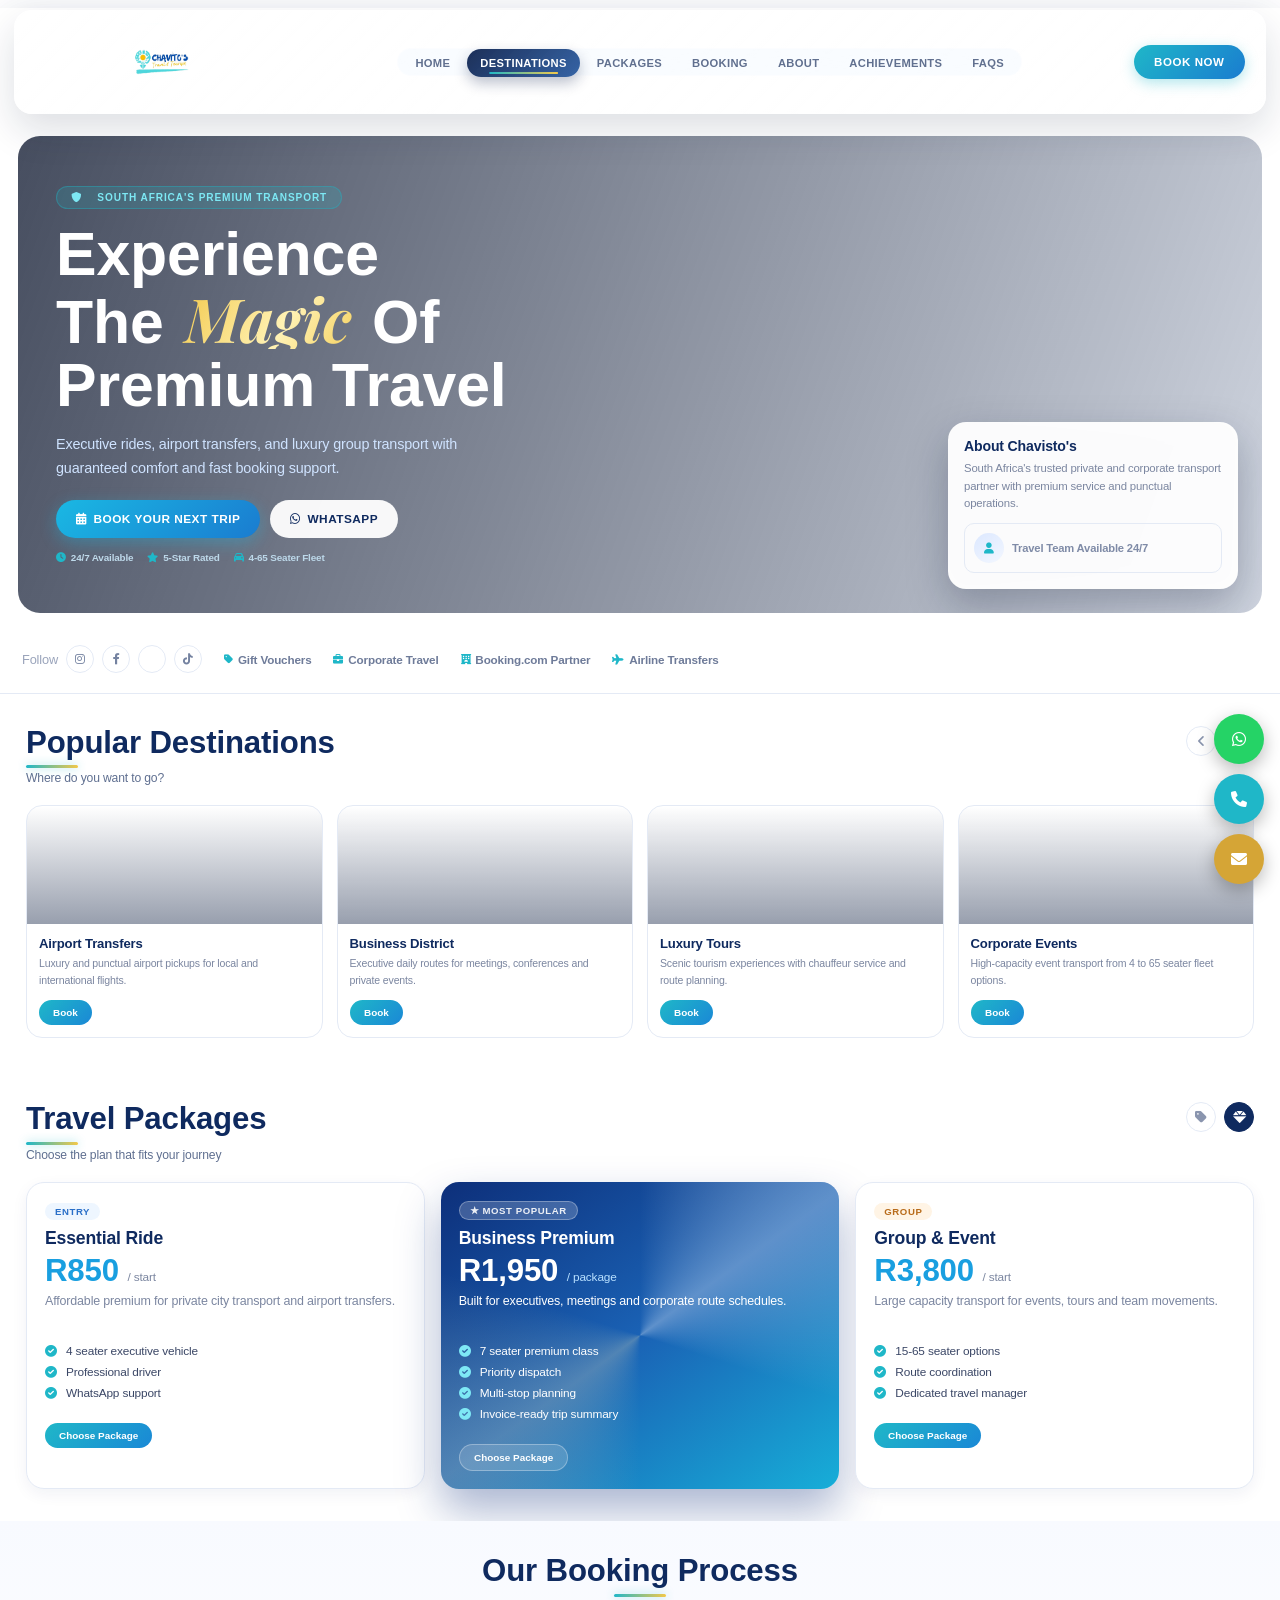
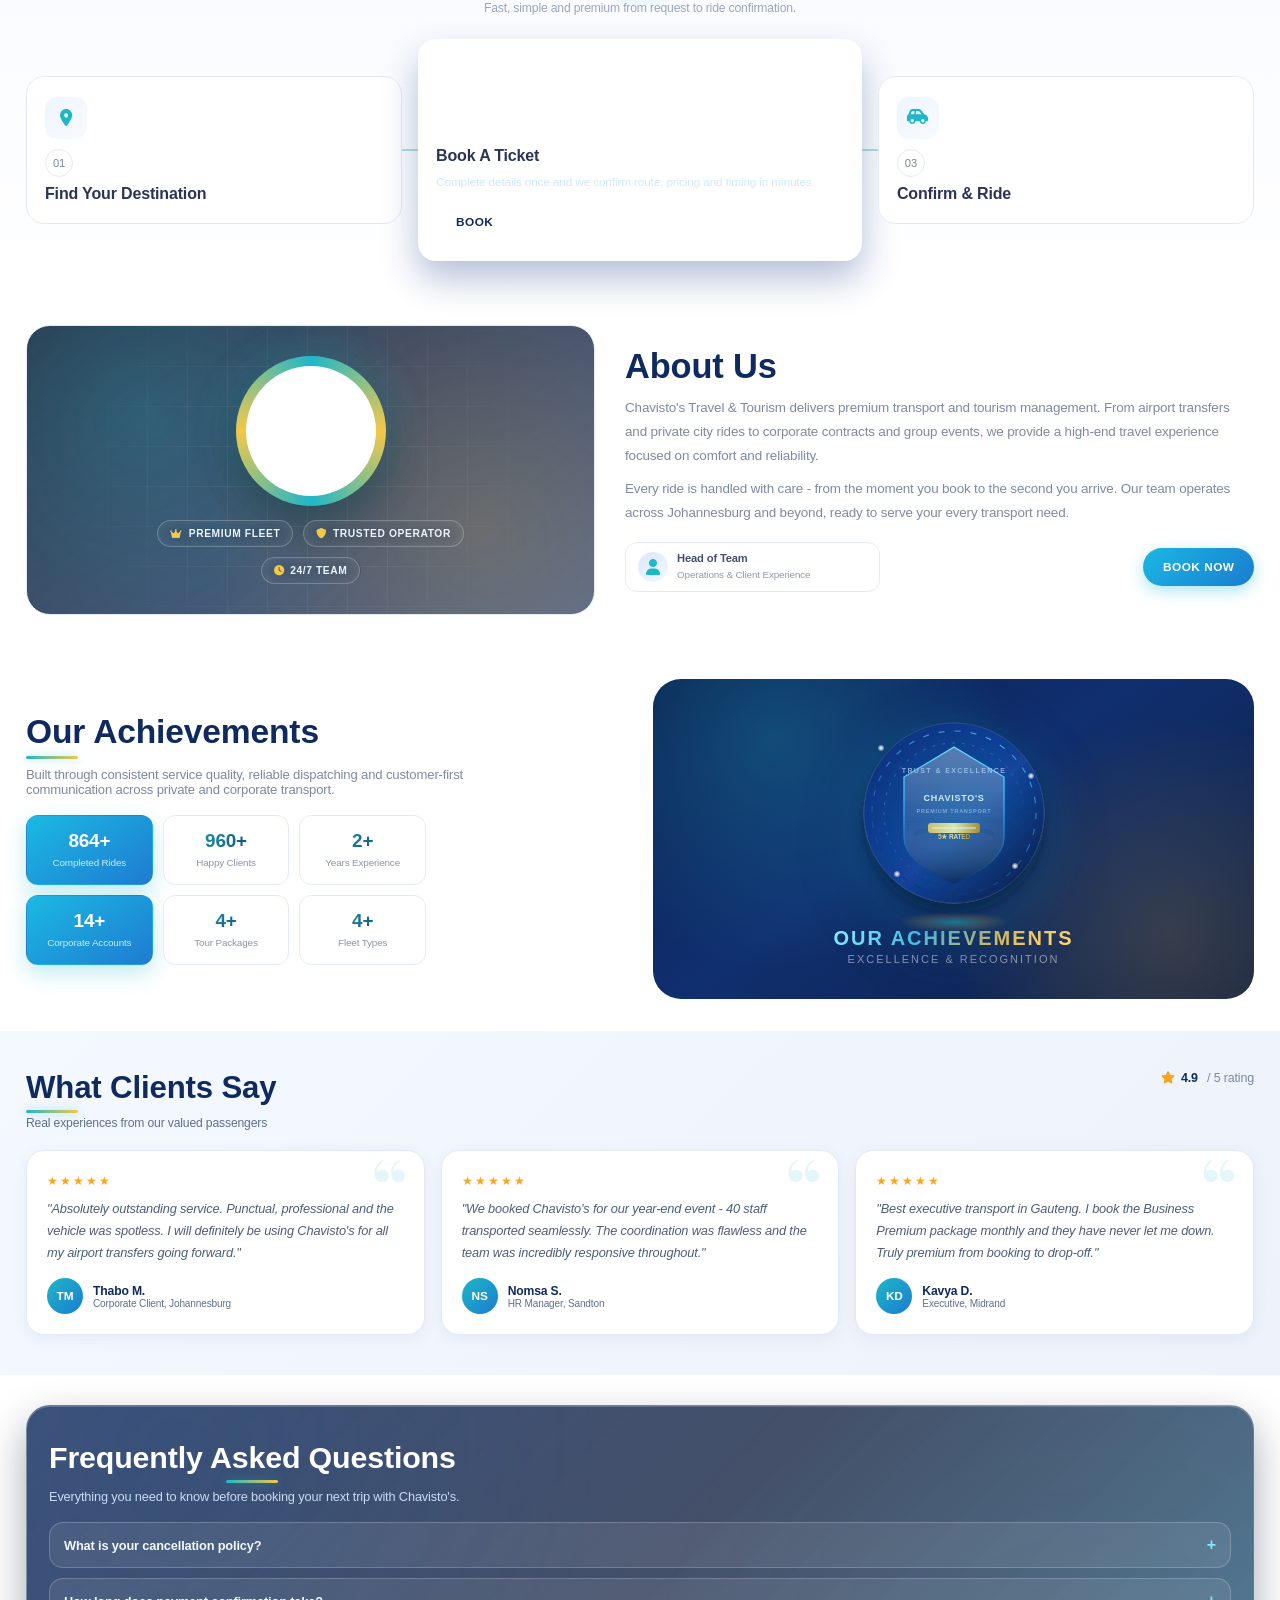
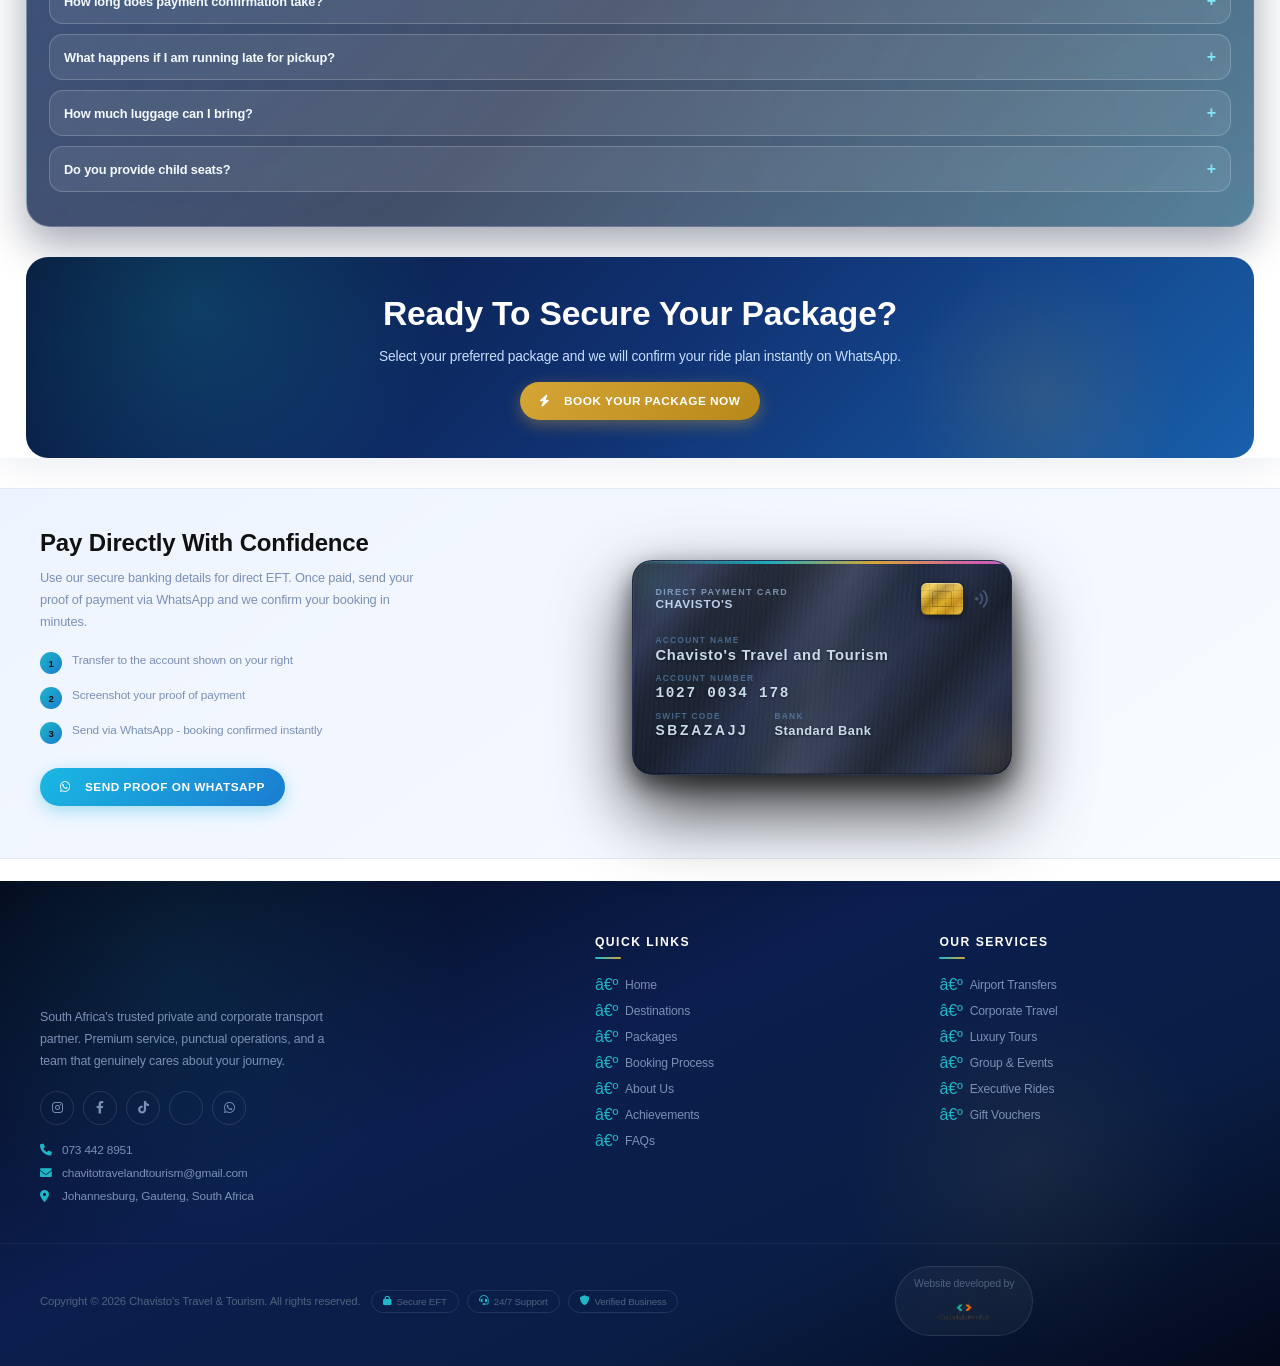
==== commit 95bba8cf: "Update index.html" ====
--- a/index.html
+++ b/index.html
@@ -37,7 +37,7 @@
       <!-- NAV -->
       <nav class="nav">
         <div class="brand">
-          <div class="logo-mark"><img src="logo.png" alt="Chavisto's Travel and Tourism logo" fetchpriority="high" decoding="async" onerror="this.style.display='none'"></div>
+          <div class="logo-mark"><img src="Logo.png" alt="Chavisto's Travel and Tourism logo" fetchpriority="high" decoding="async" onerror="this.style.display='none'"></div>
         </div>
         <ul class="links" id="links">
           <li><a class="active" href="#home">Home</a></li>
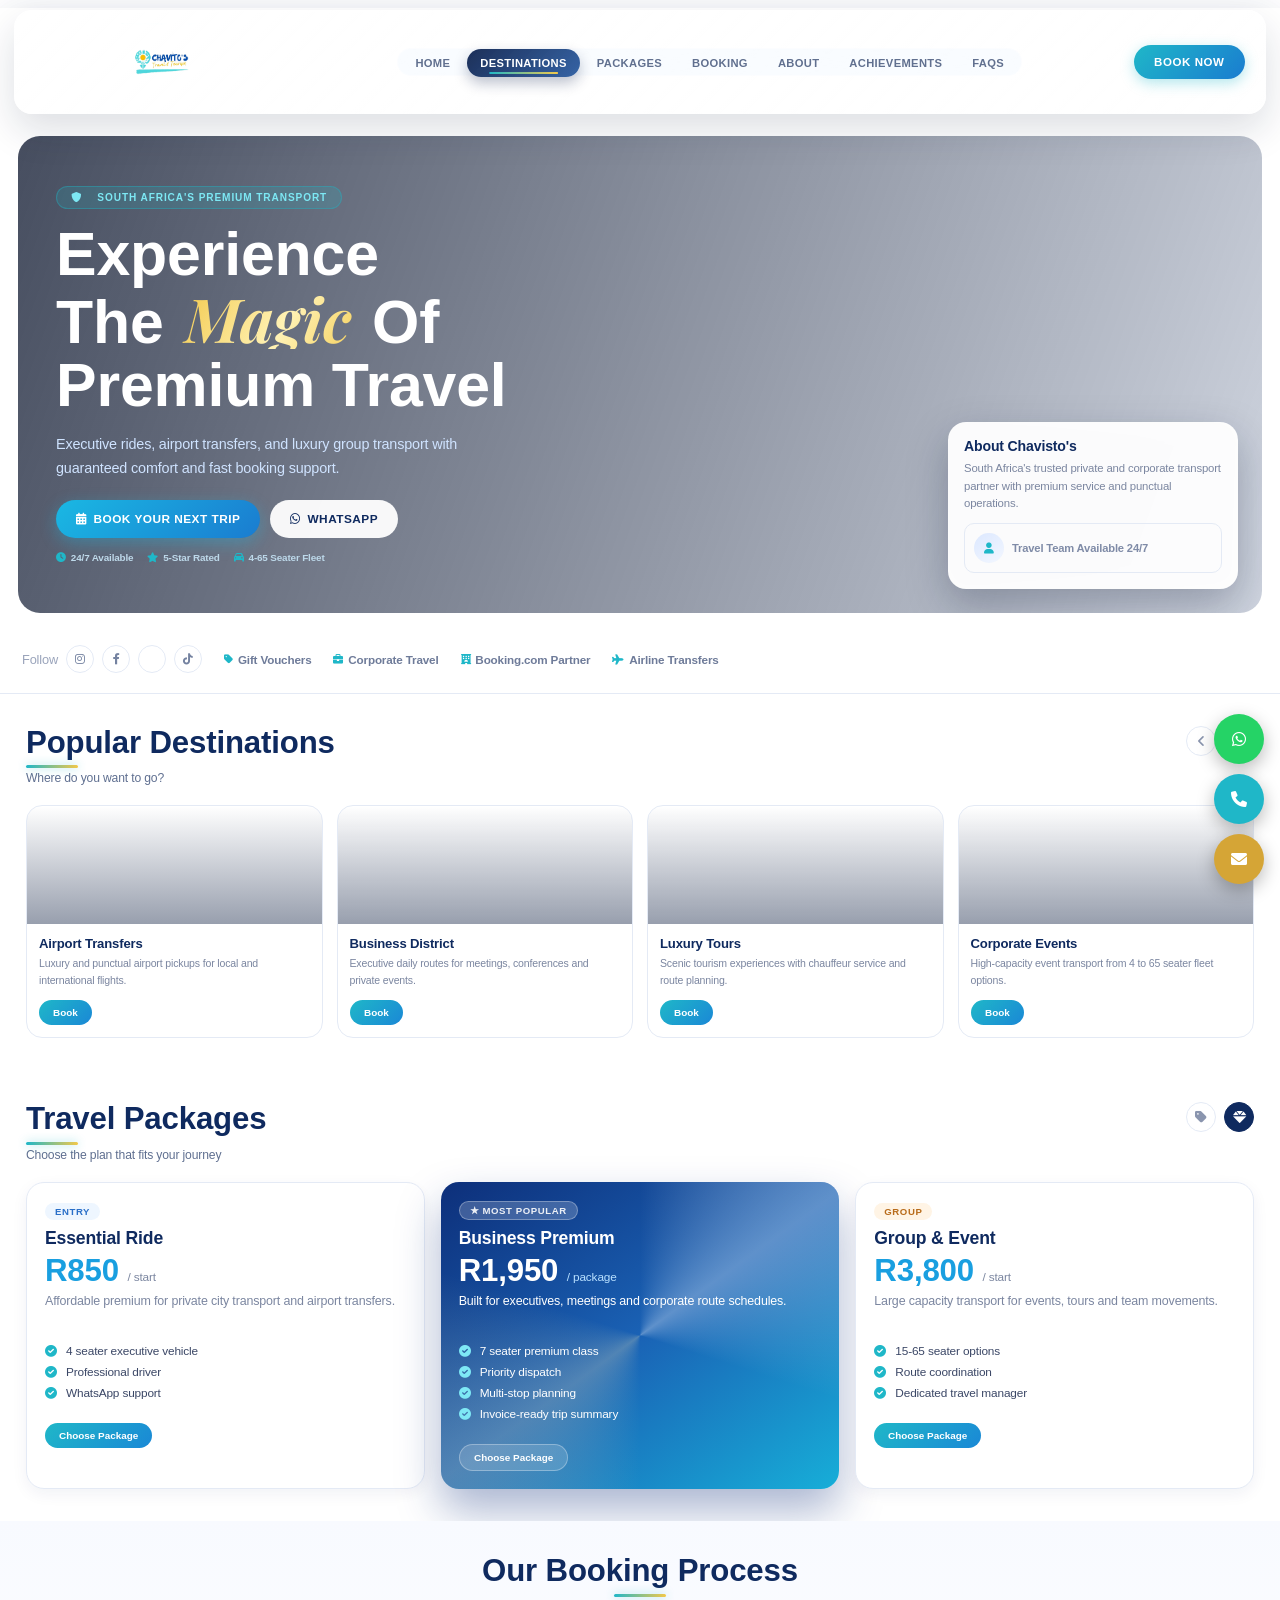
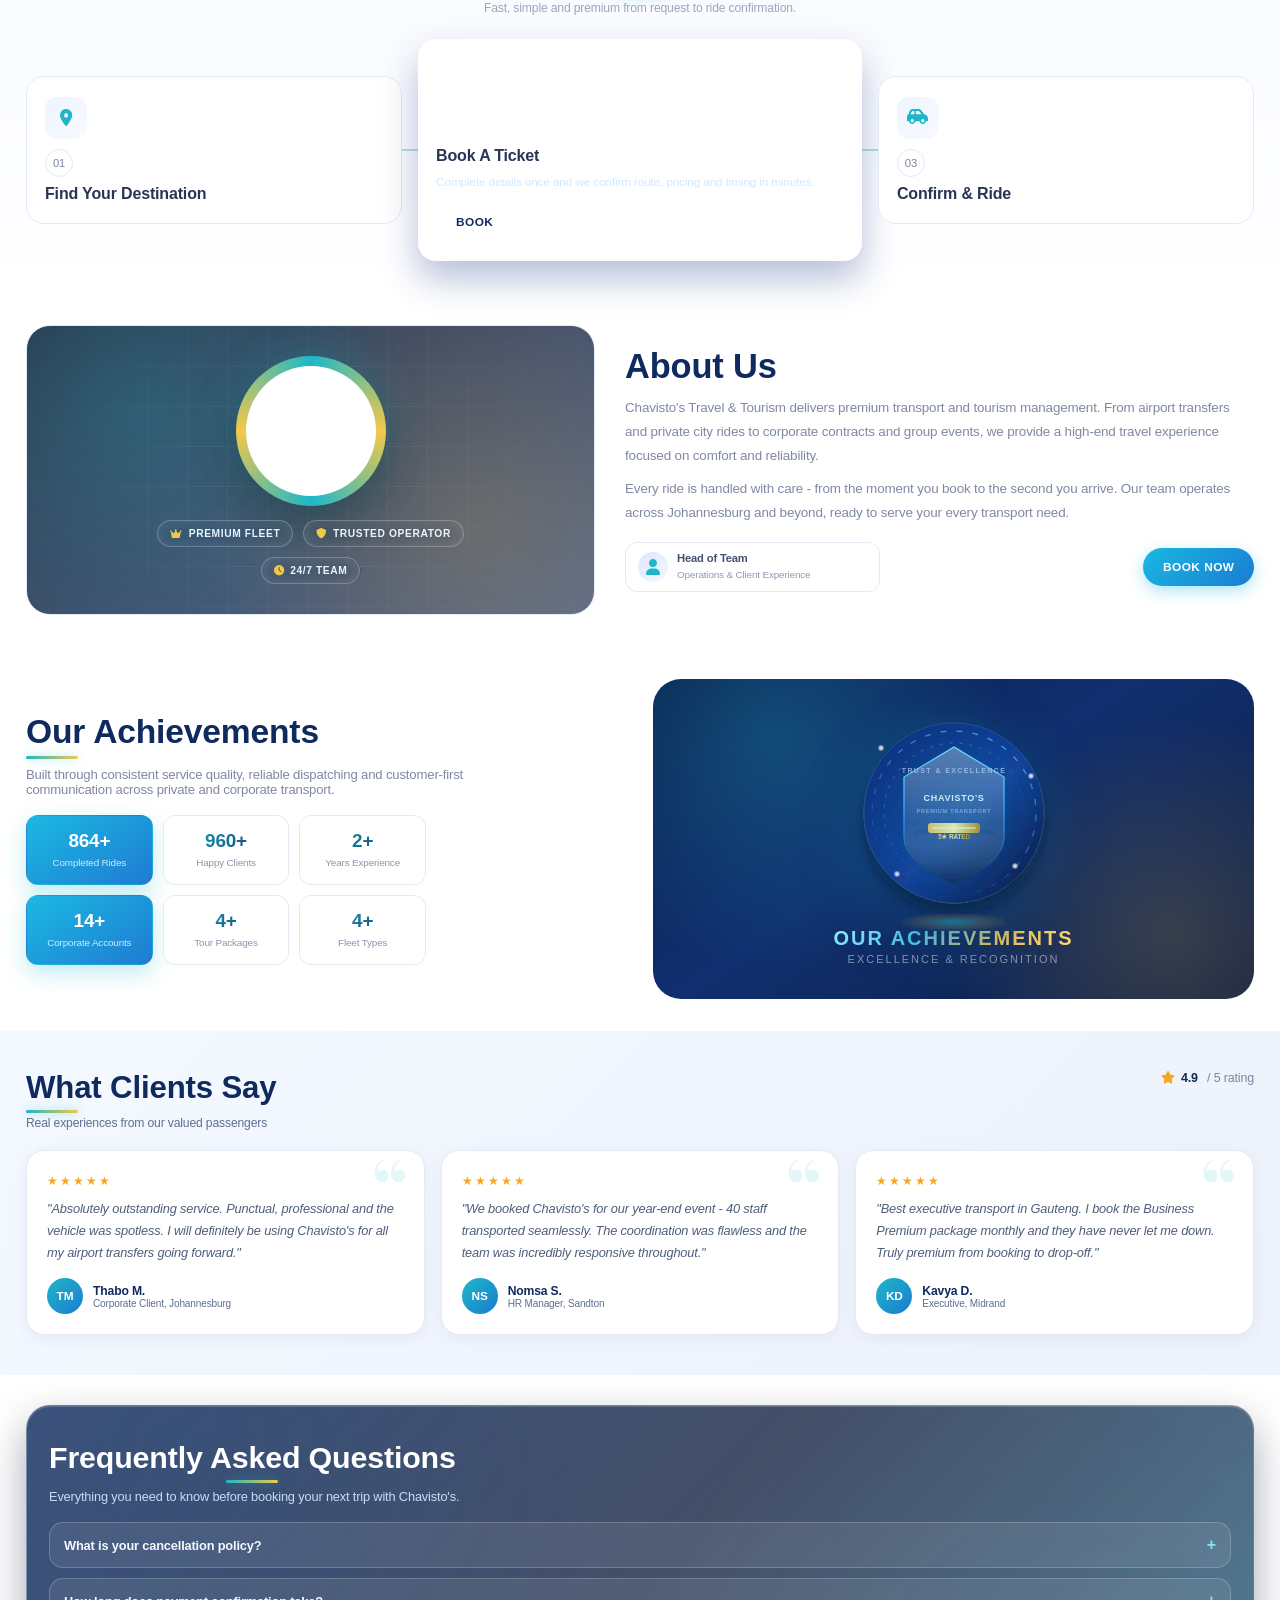
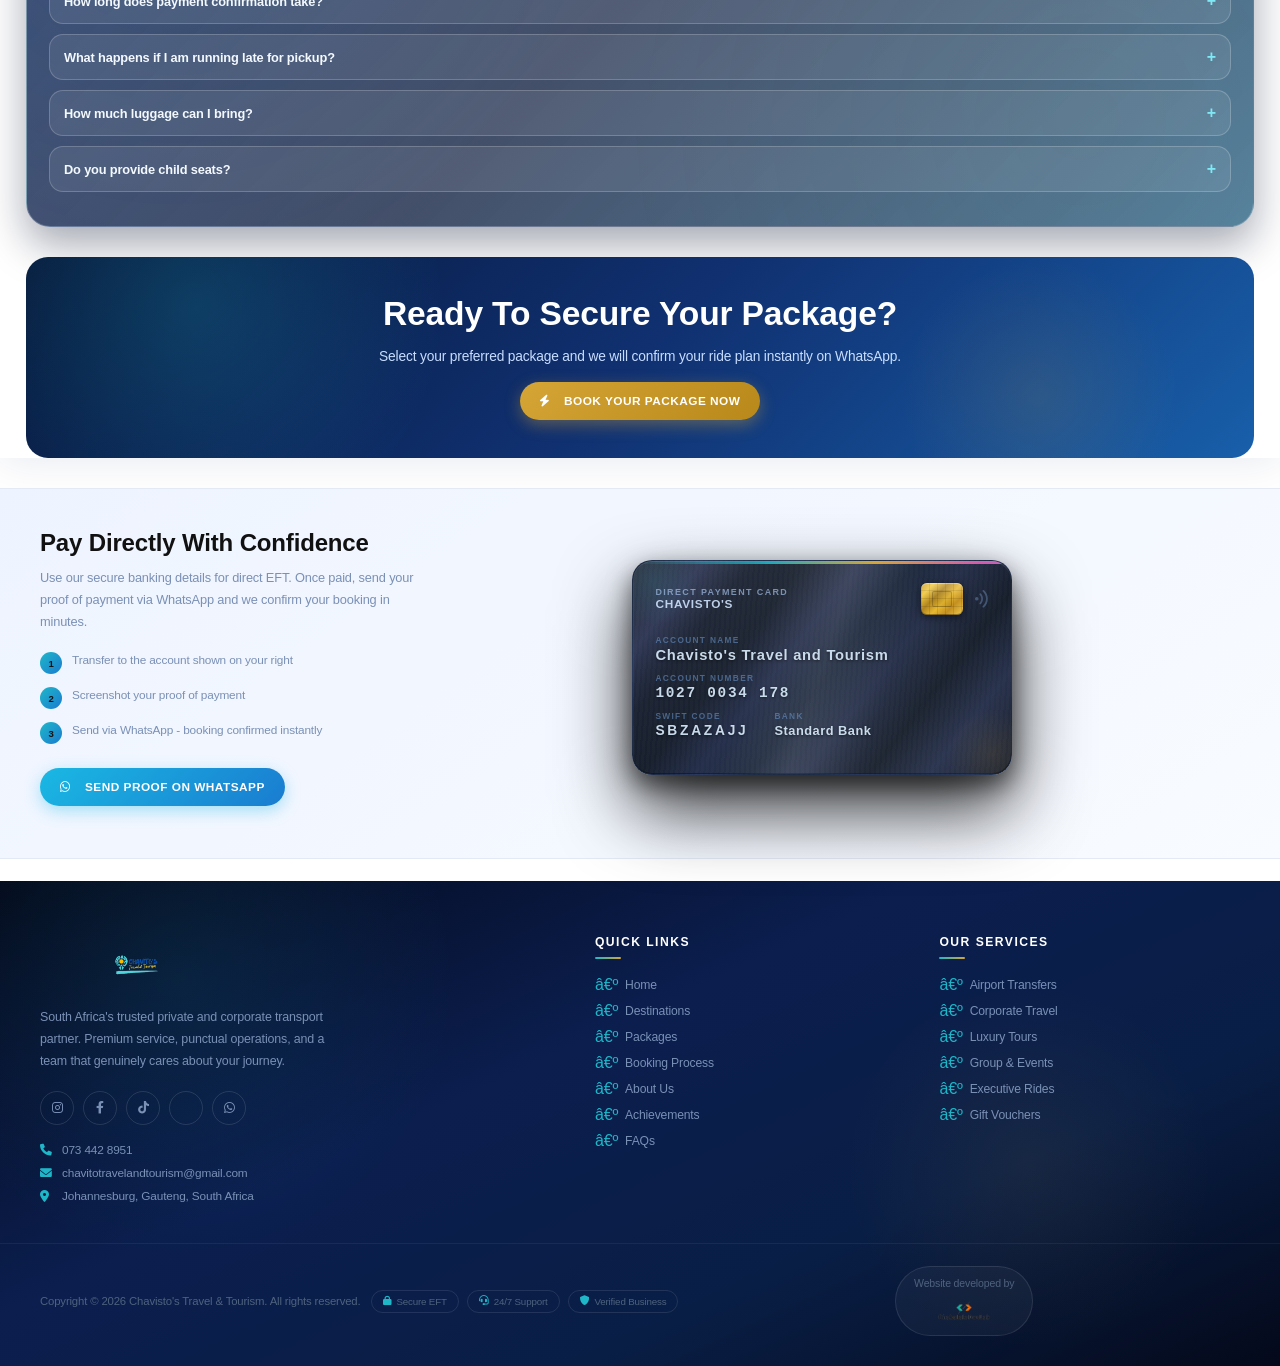
==== commit 753a697f: "Update index.html" ====
--- a/index.html
+++ b/index.html
@@ -474,7 +474,7 @@
     <!-- 3-column info grid -->
     <div class="footer-main">
       <div class="footer-brand">
-        <div class="flogo"><img src="logo.png" alt="Chavisto's Travel and Tourism logo" loading="lazy" decoding="async" onerror="this.style.display='none'"></div>
+        <div class="flogo"><img src="Logo.png" alt="Chavisto's Travel and Tourism logo" loading="lazy" decoding="async" onerror="this.style.display='none'"></div>
         <p>South Africa's trusted private and corporate transport partner. Premium service, punctual operations, and a team that genuinely cares about your journey.</p>
         <div class="footer-socials">
           <a class="fsoc" href="https://instagram.com" target="_blank" rel="noopener noreferrer" aria-label="Instagram"><i class="fab fa-instagram"></i></a>
